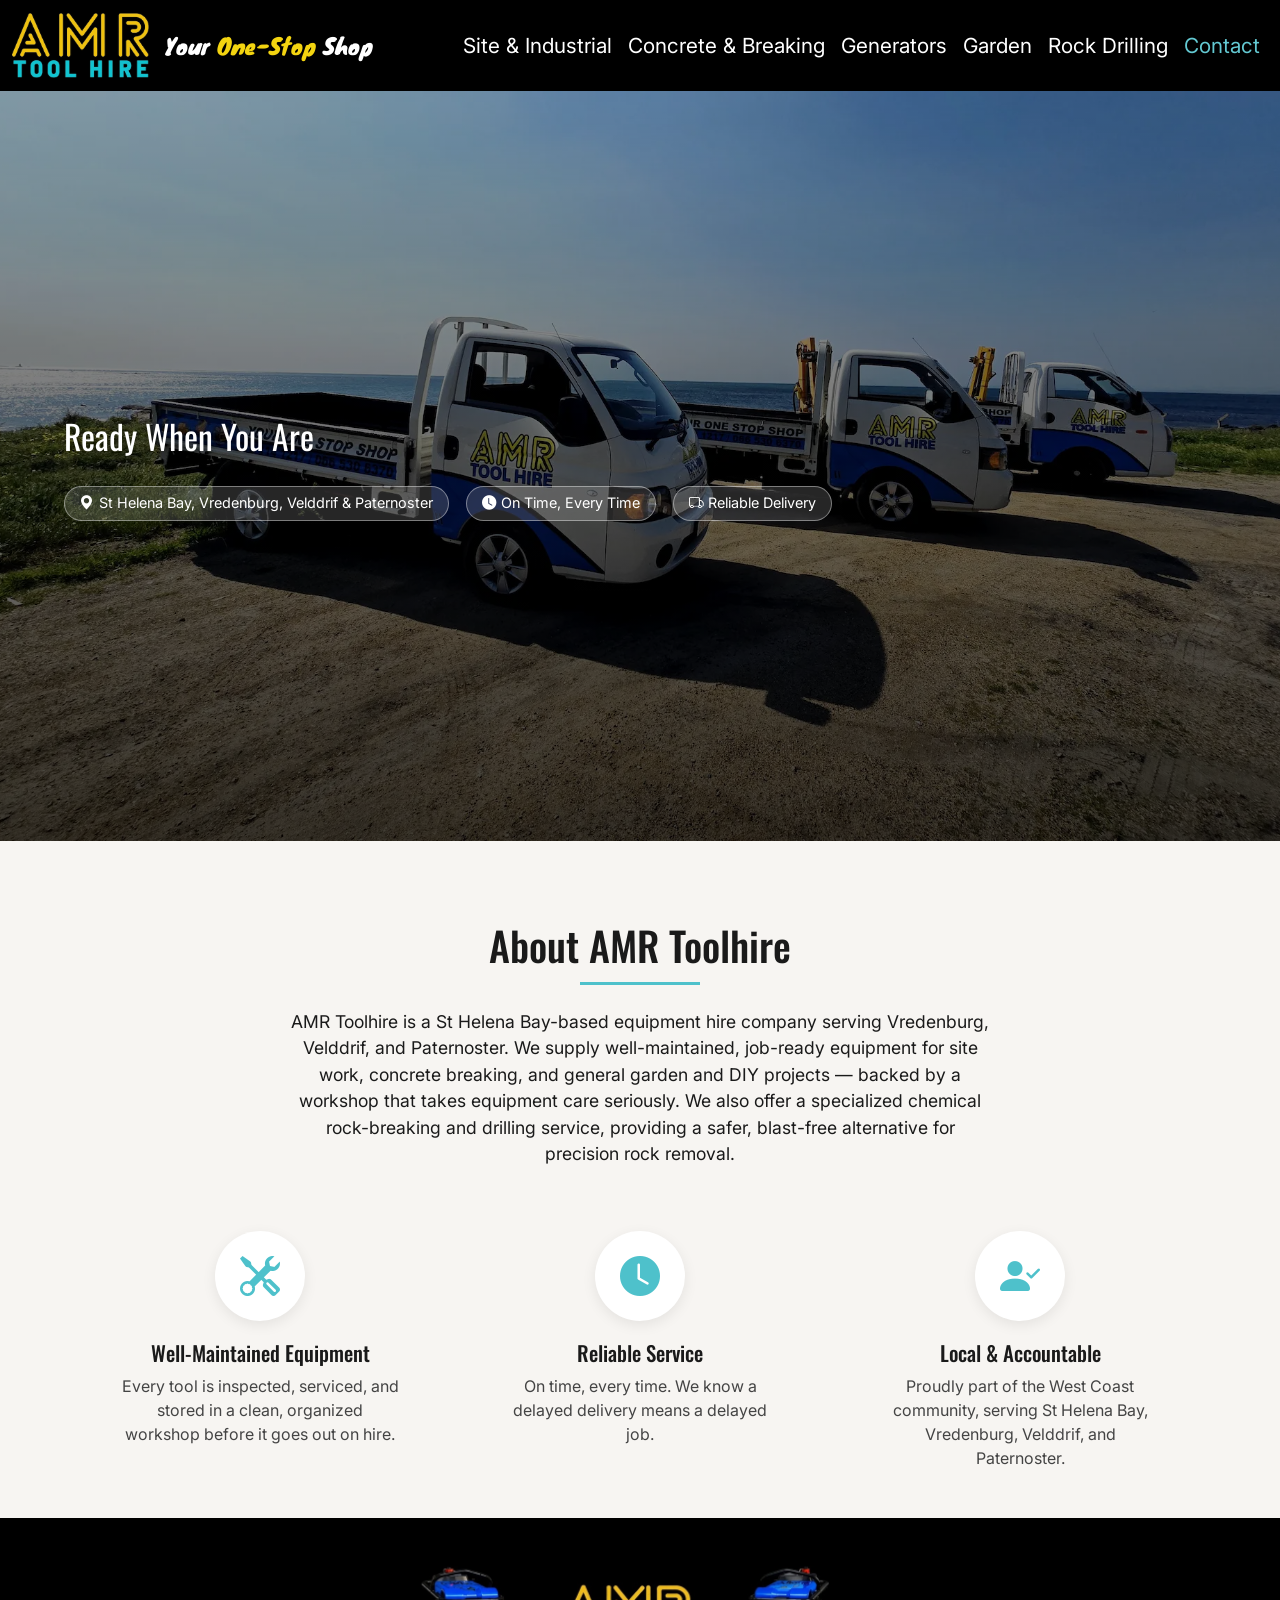
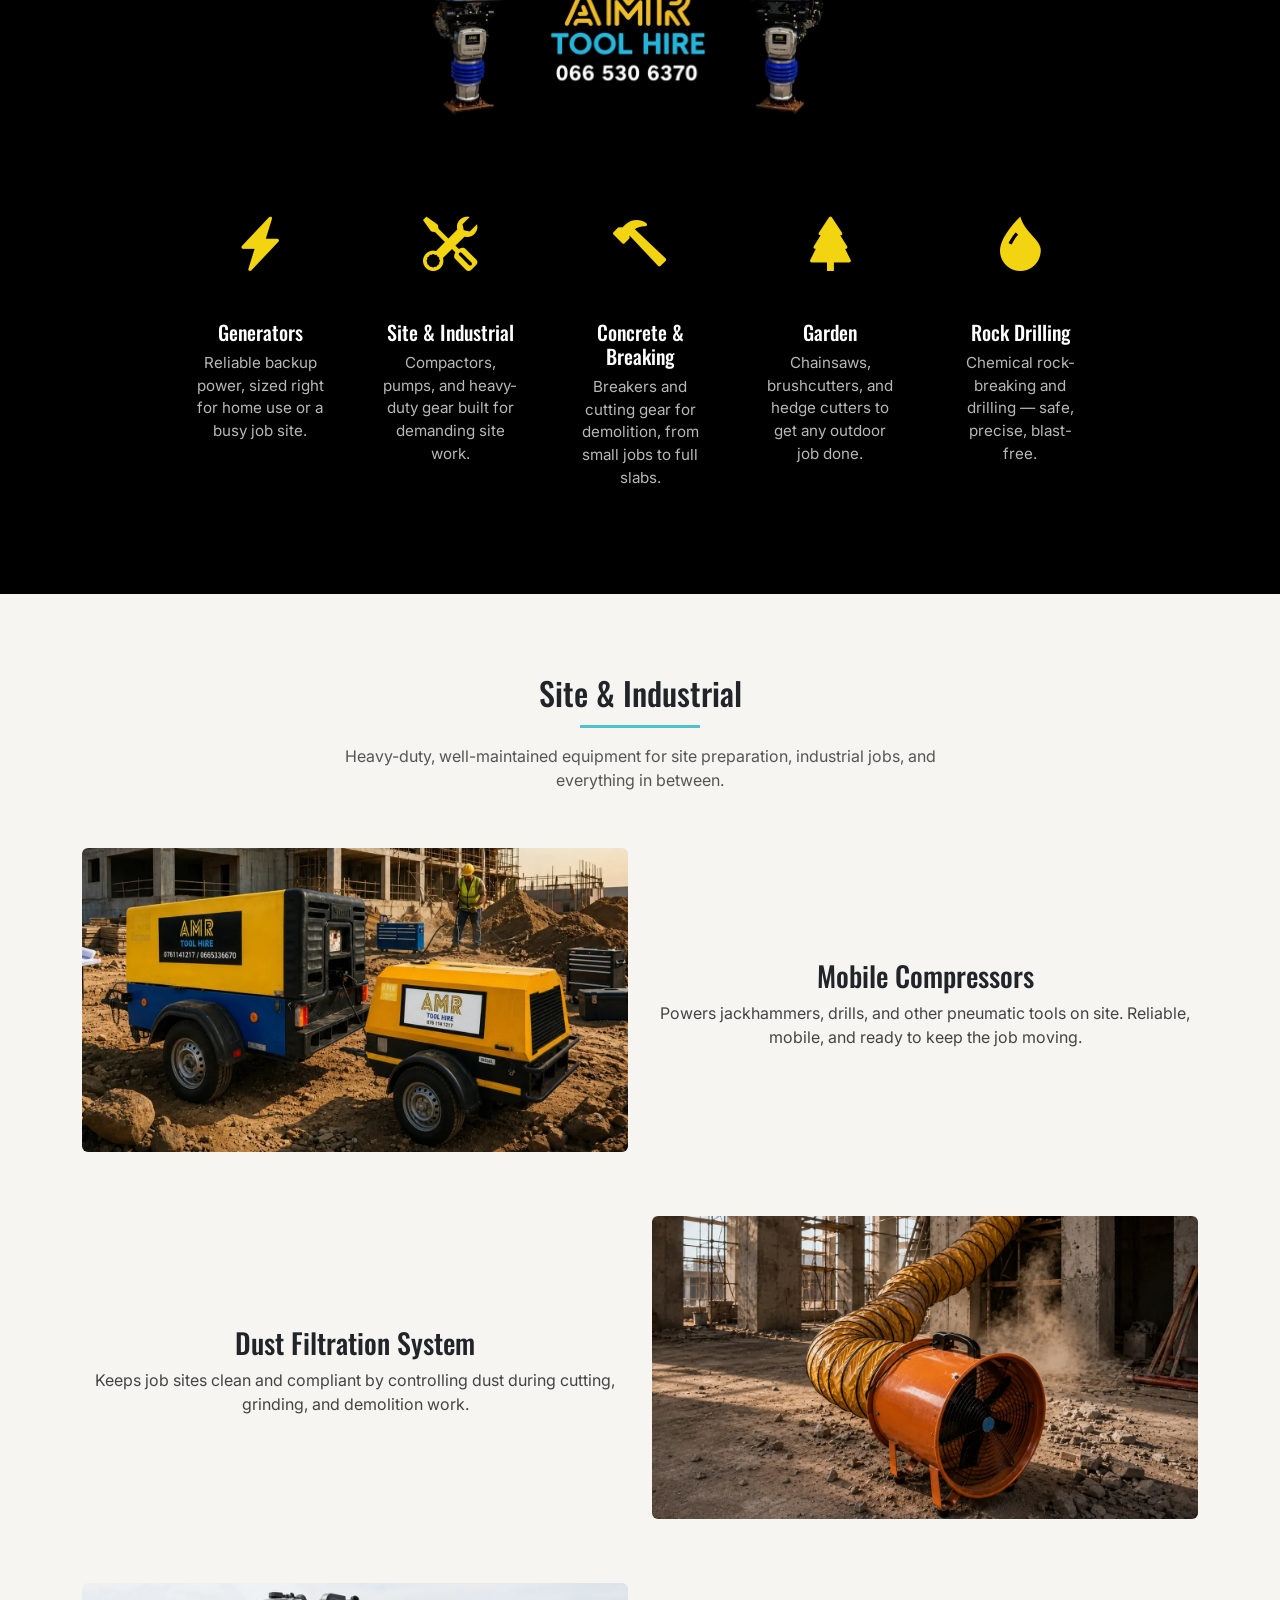
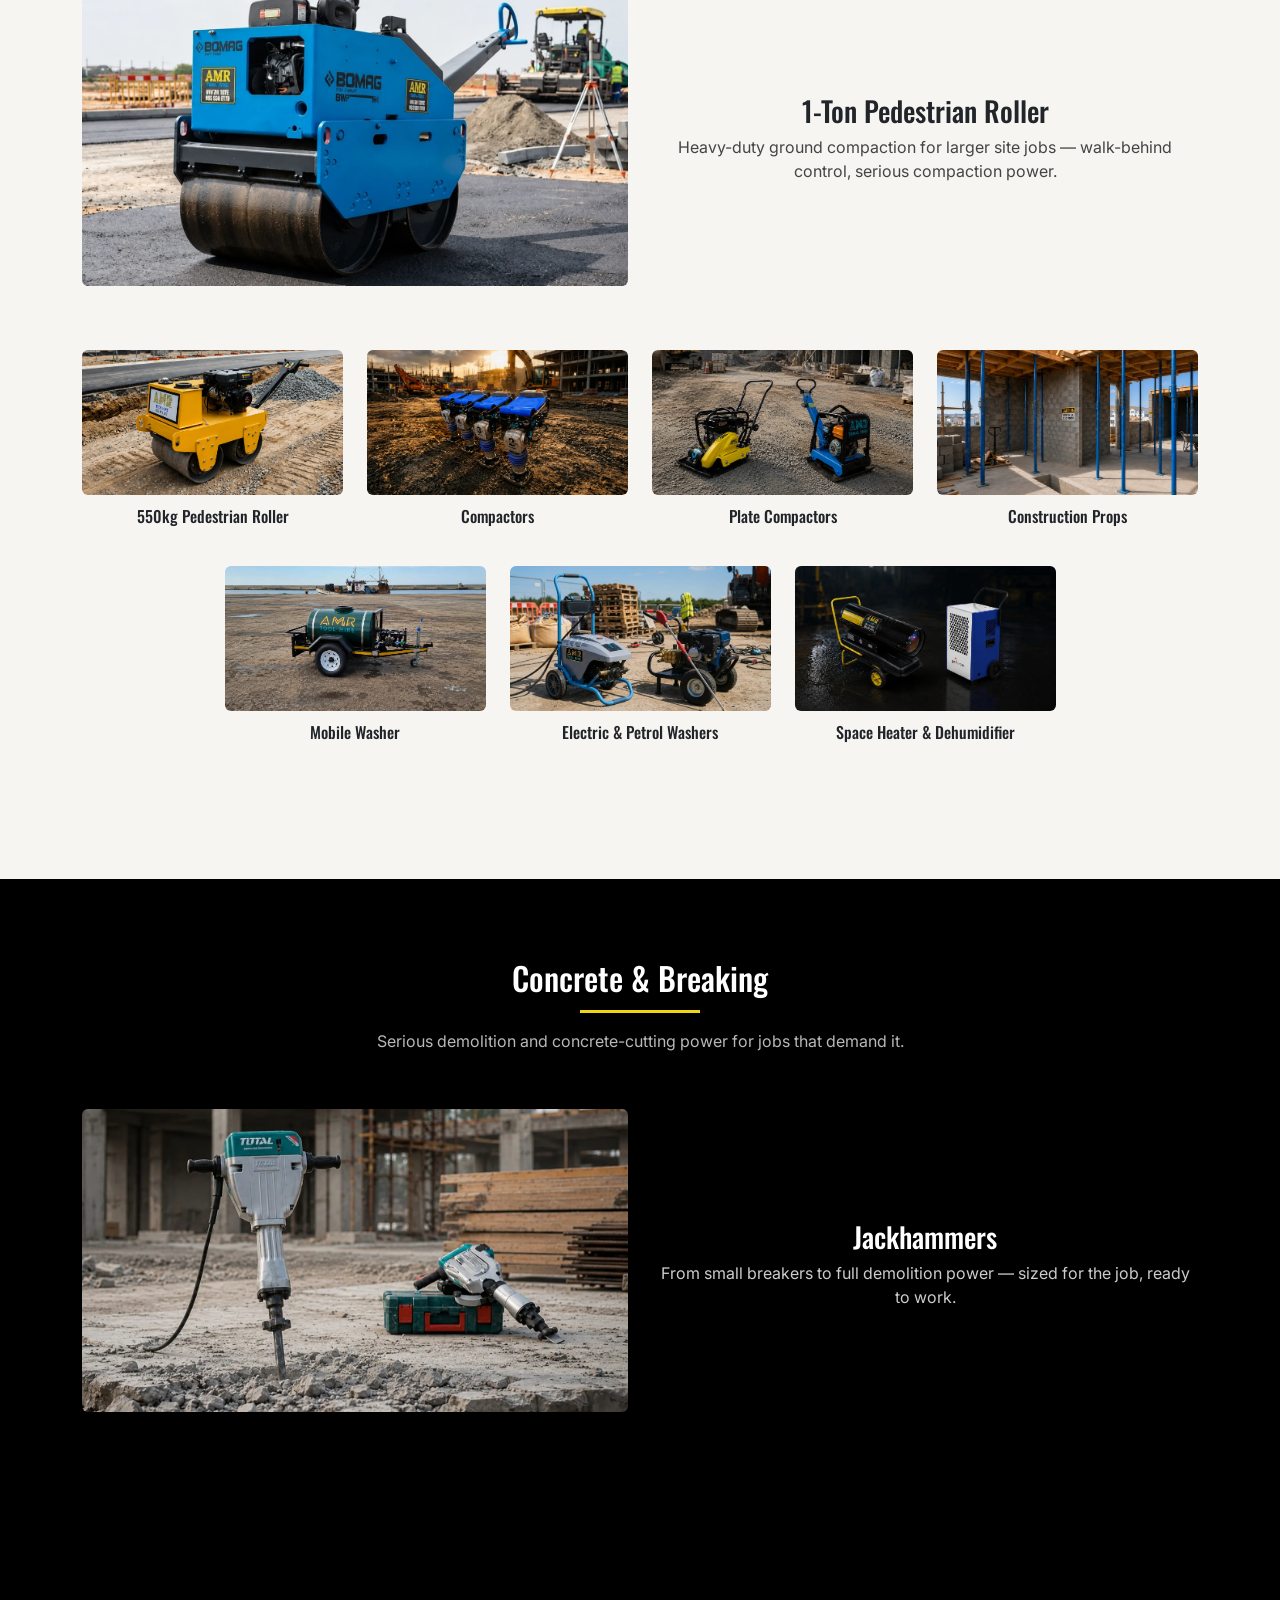
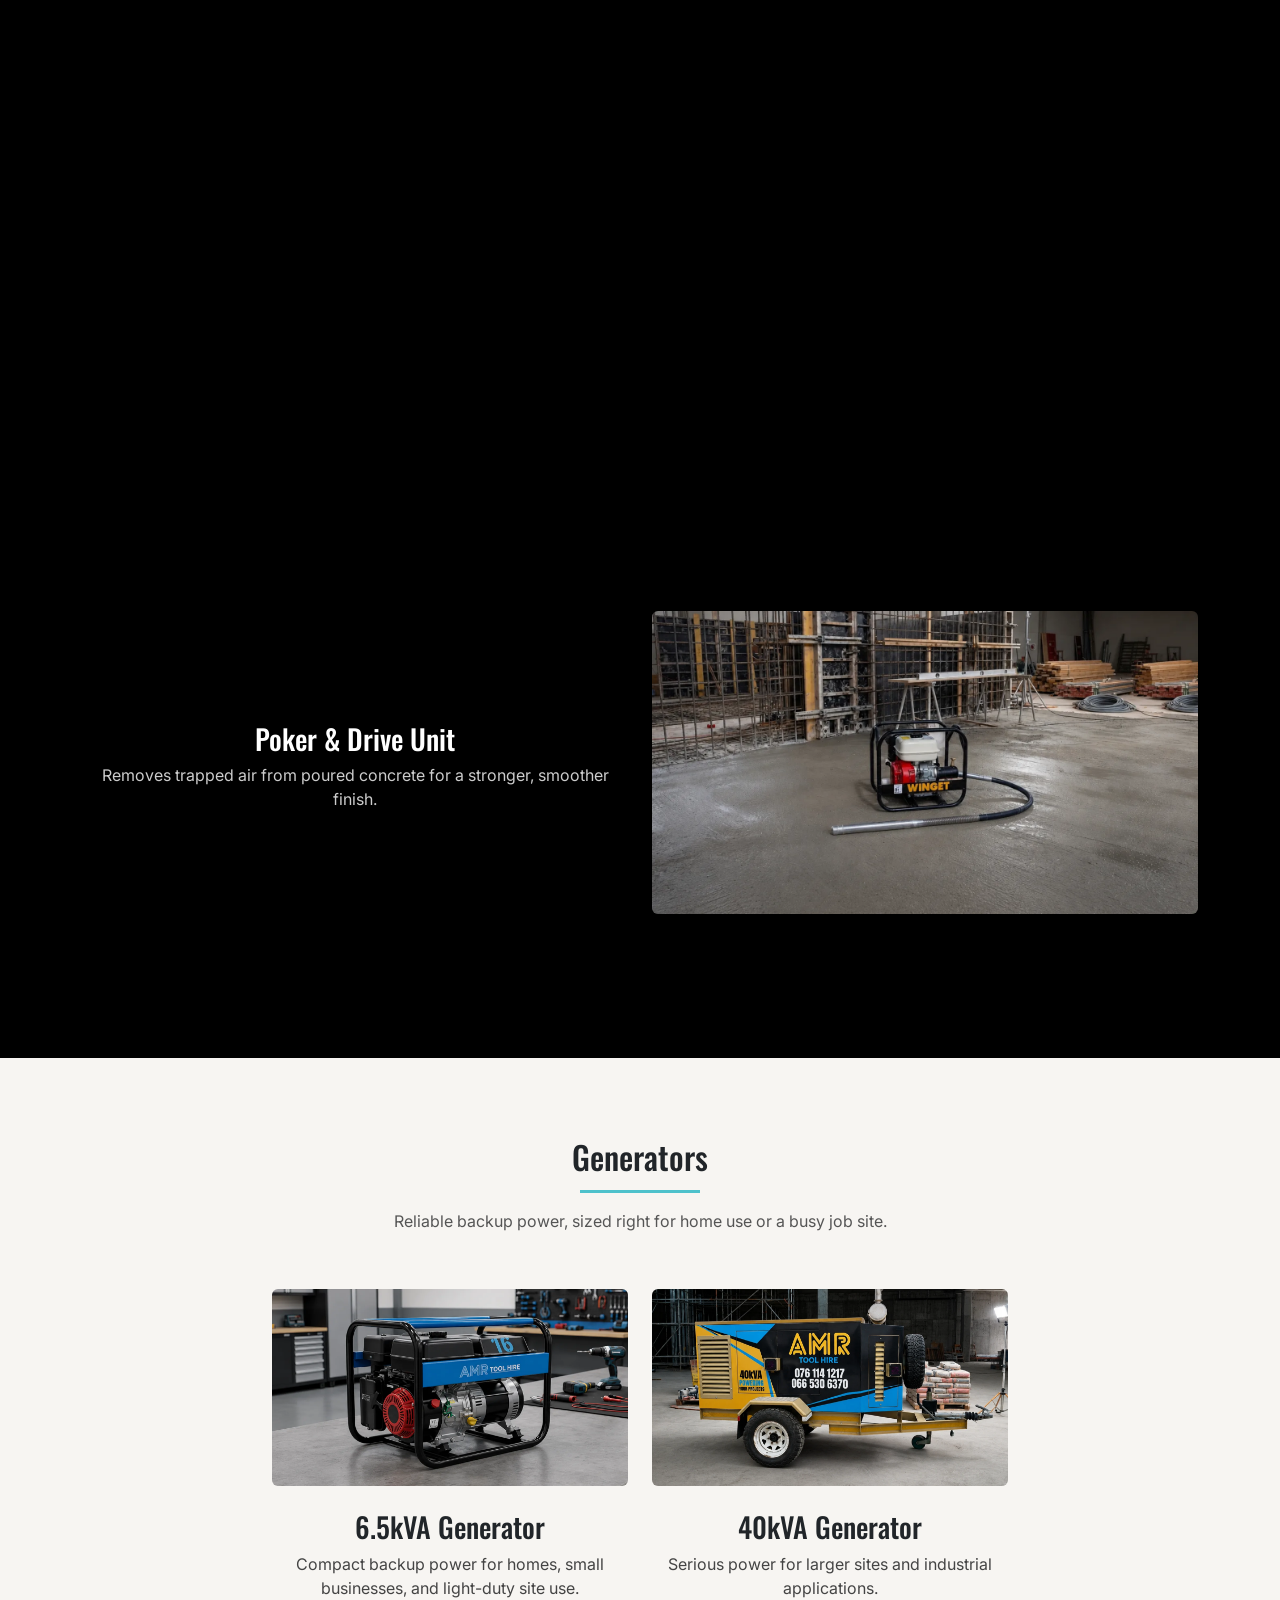
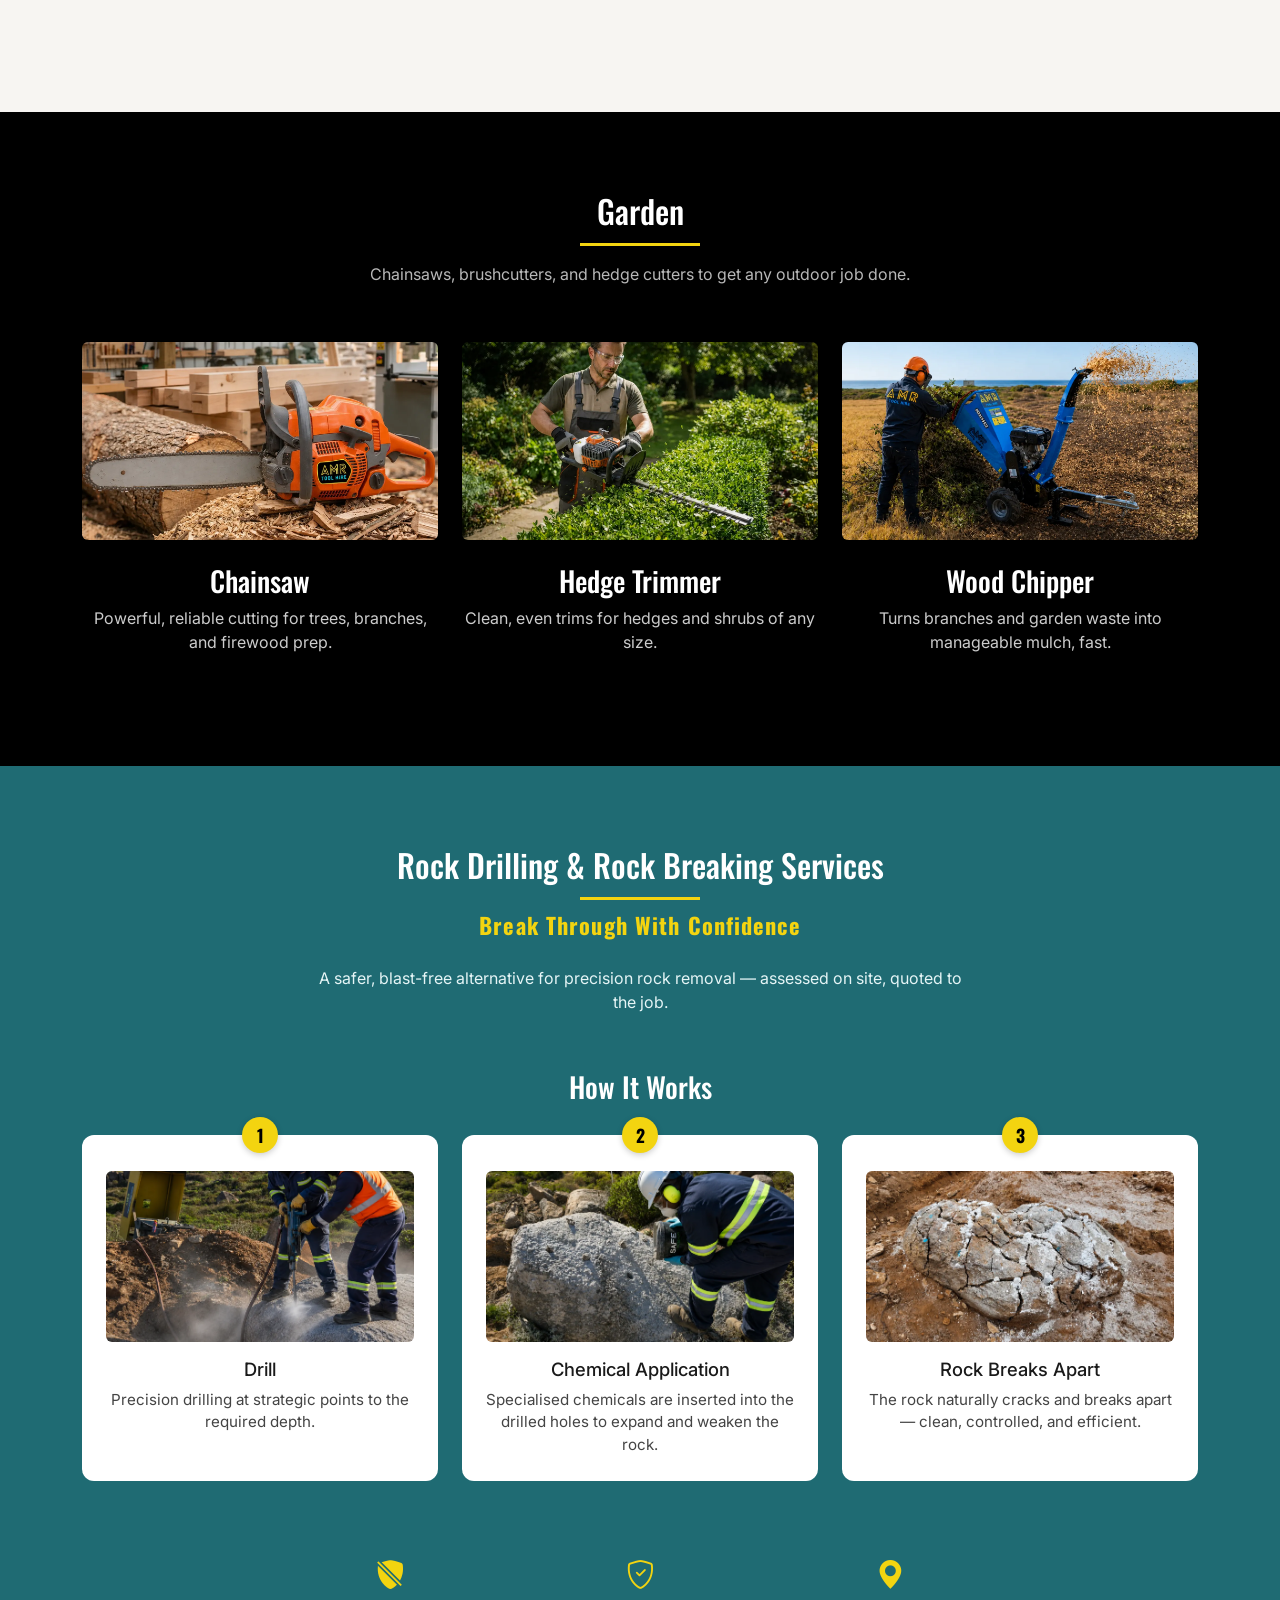
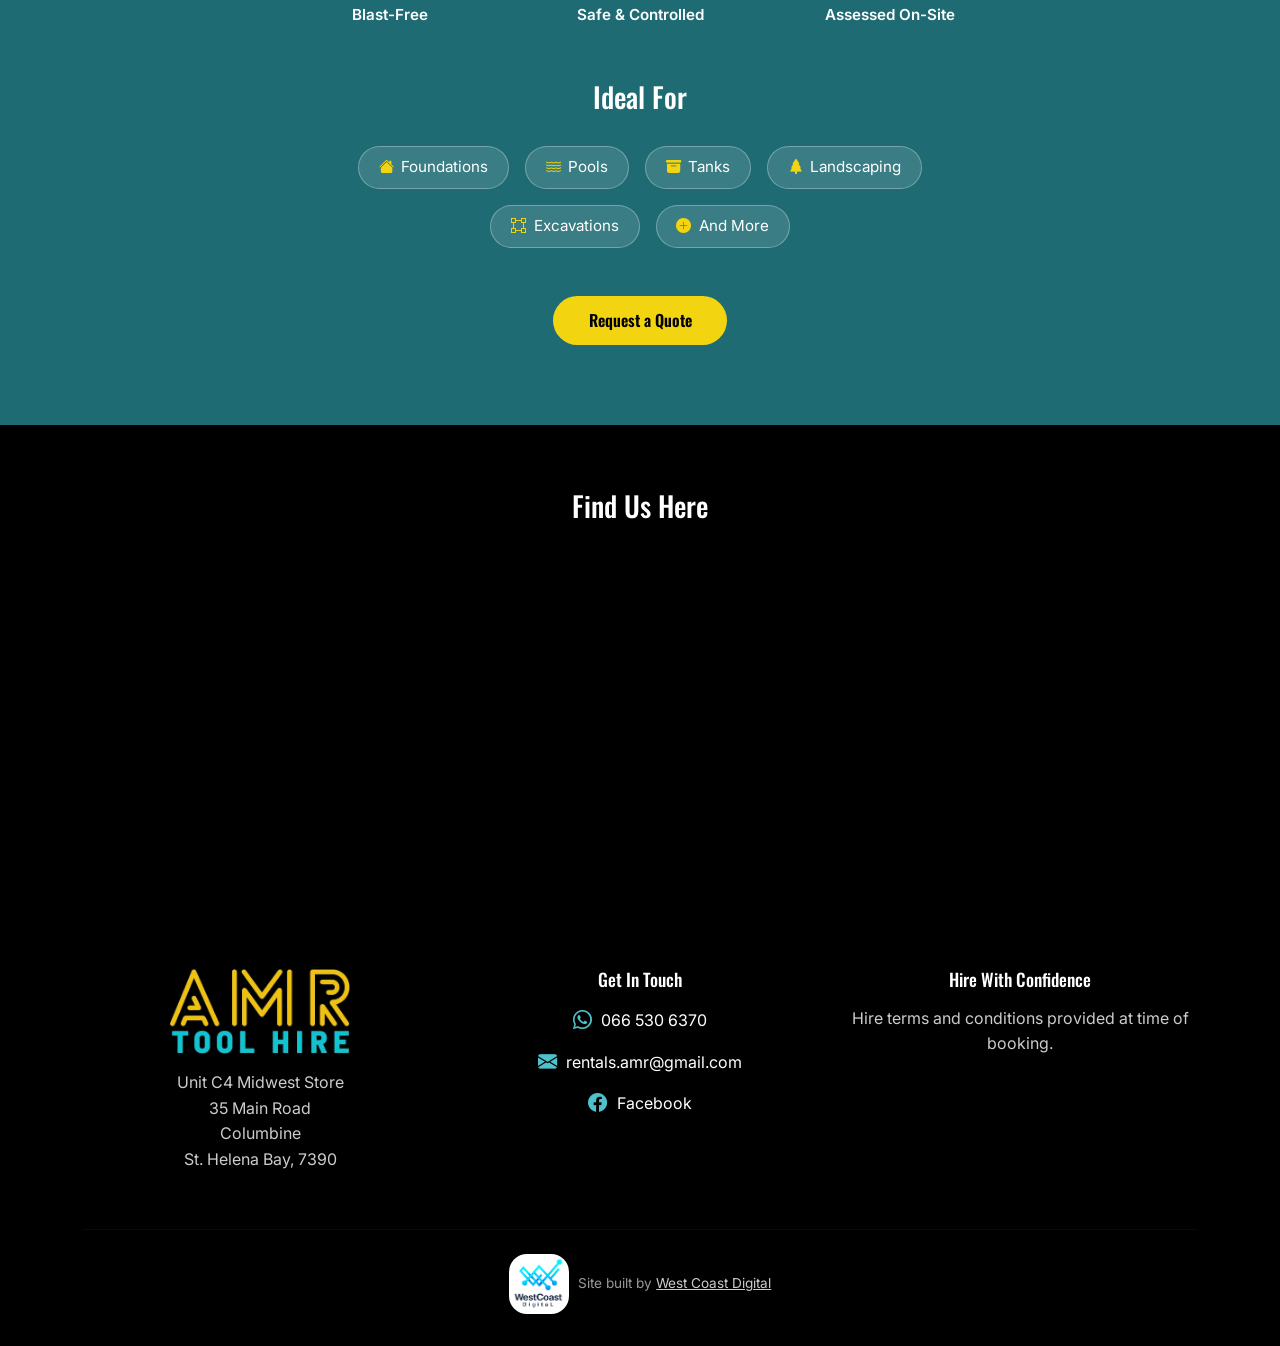
==== index.html @ 41ff265c "Initial commit - AMR Toolhire site" ====
<!DOCTYPE html>
<html lang="en">
<head>
    <meta charset="UTF-8">
    <meta name="viewport" content="width=device-width, initial-scale=1.0">
    <title>AMR Toolhire</title>

    <meta name="description" content="AMR Toolhire — tool and equipment hire in St Helena Bay, Vredenburg, Velddrif & Paternoster. Site equipment, concrete breaking, generators, garden tools, and chemical rock drilling.">

<meta property="og:title" content="AMR Toolhire — Tool & Equipment Hire, St Helena Bay">
<meta property="og:description" content="Well-maintained equipment for site work, concrete breaking, generators, garden tools, and rock drilling. Serving the West Coast.">
<meta property="og:type" content="website">
<!-- og:url and og:image to be added once the domain is live -->
 <!-- google analytics after domain is live -->

<link rel="icon" type="image/webp" href="images/favicon.webp">
<link rel="preconnect" href="https://fonts.googleapis.com">
<link rel="preconnect" href="https://fonts.gstatic.com" crossorigin>
<link href="https://fonts.googleapis.com/css2?family=Knewave&family=Oswald:wght@500;700&family=Inter:wght@400;500;600&display=swap" rel="stylesheet">
<link rel="stylesheet" href="https://cdn.jsdelivr.net/npm/bootstrap-icons@1.11.3/font/bootstrap-icons.min.css">


    <link href="https://cdn.jsdelivr.net/npm/bootstrap@5.3.8/dist/css/bootstrap.min.css" rel="stylesheet" integrity="sha384-sRIl4kxILFvY47J16cr9ZwB07vP4J8+LH7qKQnuqkuIAvNWLzeN8tE5YBujZqJLB" crossorigin="anonymous">
    <link rel="stylesheet" href="styles.css">
</head>
<body>
<header>

  <!-- Navbar -->

  <nav class="navbar navbar-expand-xl" id="mainNav">
  <div class="container-fluid">
    <a class="navbar-brand" href="#about"><img src="images/logo.webp" alt="AMR Toolhire Logo" id="logo" width="240" height="65"></a>

   <span class="navbar-slogan d-none d-xl-block">Your <span class="slogan-accent">One-Stop</span> Shop</span>

    <button class="navbar-toggler" id="navbarToggler" type="button" data-bs-toggle="offcanvas" data-bs-target="#navOffcanvas" aria-controls="navOffcanvas" aria-label="Toggle navigation">
  <span class="navbar-toggler-icon"></span>
</button>

    <div class="offcanvas offcanvas-end offcanvas-xl" tabindex="-1" id="navOffcanvas" aria-labelledby="navOffcanvasLabel">
    <div class="offcanvas-header">
    <div class="offcanvas-title" id="navOffcanvasLabel">Menu</div>
        <button class="btn-close" id="togglerClose" data-bs-dismiss="offcanvas" aria-label="Close"></button>
      </div>
      <div class="offcanvas-body">
        <ul class="navbar-nav justify-content-end flex-grow-1">
          <li class="nav-item" ><a class="nav-link" href="#site-industrial">Site & Industrial</a></li>
          <li class="nav-item" ><a class="nav-link" href="#breaking-concrete">Concrete & Breaking</a></li>
          <li class="nav-item" ><a class="nav-link" href="#generators">Generators</a></li>
          <li class="nav-item" ><a class="nav-link" href="#garden">Garden</a></li>
          <li class="nav-item" ><a class="nav-link" href="#rock-drilling">Rock Drilling</a></li>
          <li class="nav-item" ><a class="nav-link nav-link-contact" href="#contact">Contact</a></li>
        </ul>

        <p class="navbar-slogan-mobile d-xl-none text-center">Your <span class="slogan-accent-mobile">One-Stop</span> Shop</p>
      </div>
    </div>
  </div>
</nav>
</header>

<main>
  <div id="heroCarousel" class="carousel slide carousel-fade" data-bs-ride="carousel"  data-bs-interval="5000"data-bs-pause="false">

    <div class="carousel-inner">

      <!-- Slide 1: Fleet -->
      <div class="carousel-item active">
        <img src="images/fleet.webp" class="d-block w-100" alt="AMR Toolhire equipment fleet ready for delivery in St Helena Bay">
        <div class="hero-content">
          <p class="hero-content-h1">Ready When You Are</p>
          <div class="hero-badges">
            <span class="badge-item" style="animation-delay: 0.3s;"><i class="bi bi-geo-alt-fill " aria-hidden="true"></i> St Helena Bay, Vredenburg, Velddrif & Paternoster</span>
            <span class="badge-item" style="animation-delay: 0.5s;"><i class="bi bi-clock-fill" aria-hidden="true"></i> On Time, Every Time</span>
            <span class="badge-item" style="animation-delay: 0.7s;"><i class="bi bi-truck" aria-hidden="true"></i> Reliable Delivery</span>
          </div>
        </div>
      </div>

      <!-- Slide 2: Rock Drilling -->
      <div class="carousel-item">
        <img src="images/rockDrilling.webp" class="d-block w-100" alt="Rock drilling service using liquid rock-breaking formula, no blasting required">
        <div class="hero-content">
          <p class="hero-content-h1">Precision Rock Drilling and Breaking</p>
          <div class="hero-badges">
            <span class="badge-item" style="animation-delay: 0.3s;"><i class="bi bi-droplet-fill" aria-hidden="true"></i> Chemical Solutions</span>
            <span class="badge-item" style="animation-delay: 0.5s;"><i class="bi bi-shield-check" aria-hidden="true"></i> Safe for People & Environment</span>
            <span class="badge-item" style="animation-delay: 0.7s;"><i class="bi bi-lightning-fill" aria-hidden="true"></i> Smarter, Faster</span>
          </div>
          <a href="#rock-drilling" class="btn btn-hero-cta" style="animation-delay: 0.9s;">Learn More</a>
        </div>
      </div>

      <!-- Slide 3: Equipment -->
      <div class="carousel-item">
        <img src="images/equipment.webp" class="d-block w-100" alt="Mobile compressors on site, heavy duty equipment for hire">
        <div class="hero-content">
          <p class="hero-content-h1">Heavy Duty. Job Ready.</p>
          <div class="hero-badges">
            <span class="badge-item" style="animation-delay: 0.3s;"><i class="bi bi-gear-fill" aria-hidden="true"></i> Maintained Equipment</span>
            <span class="badge-item" style="animation-delay: 0.5s;"><i class="bi bi-shield-check" aria-hidden="true"></i> Reliable</span>
            <span class="badge-item" style="animation-delay: 0.7s;"><i class="bi bi-award-fill" aria-hidden="true"></i> Professional Grade</span>
          </div>
        </div>
      </div>

    </div>
  </div>

  <!-- about section -->

  <section id="about" class="about-section" aria-labelledby="about-heading">
  <div class="container">
    <h1 id="about-heading">About AMR Toolhire</h1>
    <p class="about-intro">
     AMR Toolhire is a St Helena Bay-based equipment hire company serving
     Vredenburg, Velddrif, and Paternoster. We supply well-maintained, job-ready
     equipment for site work, concrete breaking, and general garden and DIY
     projects — backed by a workshop that takes equipment care seriously. We also
     offer a specialized chemical rock-breaking and drilling service, providing a
     safer, blast-free alternative for precision rock removal.
    </p>

    <ul class="row about-pillars list-unstyled">
      <li class="col-md-4 about-pillar fade-in-item" style="transition-delay: 0s">
        <i class="bi bi-tools" aria-hidden="true"></i>
        <h2>Well-Maintained Equipment</h2>
        <p>Every tool is inspected, serviced, and stored in a clean, organized workshop before it goes out on hire.</p>
      </li>
      <li class="col-md-4 about-pillar fade-in-item" style="transition-delay: 0.1s">
        <i class="bi bi-clock-fill" aria-hidden="true"></i>
        <h2>Reliable Service</h2>
        <p>On time, every time. We know a delayed delivery means a delayed job.</p>
      </li>
      <li class="col-md-4 about-pillar fade-in-item" style="transition-delay: 0.2s">
        <i class="bi bi-person-check-fill" aria-hidden="true"></i>
        <h2>Local & Accountable</h2>
        <p>Proudly part of the West Coast community, serving St Helena Bay, Vredenburg, Velddrif, and Paternoster.</p>
      </li>
    </ul>
  </div>

  <div class="brand-divider">
  <img src="images/logoAndCompactors.webp" 
       class="divider-img img-fluid" 
       width="2576" 
       height="400" 
       alt="AMR Toolhire logo with compactor equipment and contact number on either side, St Helena Bay tool hire">
</div>

  <!-- equipment teaser -->

  <!-- inside existing <section id="about" class="about-section" aria-labelledby="about-heading"> -->

<div class="equipment-teaser-wrap">
  <div class="container">
    <div class="row equipment-teaser">
       <div class="col-6 col-md-4 col-lg-2 equipment-card">
        <a href="#generators">
          <i class="bi bi-lightning-charge-fill" aria-hidden="true"></i>
          <h3>Generators</h3>
          <p>Reliable backup power, sized right for home use or a busy job site.</p>
        </a>
      </div>
      <div class="col-6 col-md-4 col-lg-2 equipment-card">
        <a href="#site-industrial">
          <i class="bi bi-tools" aria-hidden="true"></i>
          <h3>Site &amp; Industrial</h3>
          <p>Compactors, pumps, and heavy-duty gear built for demanding site work.</p>
        </a>
      </div>
      <div class="col-6 col-md-4 col-lg-2 equipment-card">
        <a href="#breaking-concrete">
          <i class="bi bi-hammer" aria-hidden="true"></i>
          <h3>Concrete &amp; Breaking</h3>
          <p>Breakers and cutting gear for demolition, from small jobs to full slabs.</p>
        </a>
      </div>
      <div class="col-6 col-md-4 col-lg-2 equipment-card">
        <a href="#garden">
          <i class="bi bi-tree-fill" aria-hidden="true"></i>
          <h3>Garden</h3>
          <p>Chainsaws, brushcutters, and hedge cutters to get any outdoor job done.</p>
        </a>
      </div>
      <div class="col-6 col-md-4 col-lg-2 equipment-card">
        <a href="#rock-drilling">
          <i class="bi bi-droplet-fill" aria-hidden="true"></i>
          <h3>Rock Drilling</h3>
          <p>Chemical rock-breaking and drilling — safe, precise, blast-free.</p>
        </a>
      </div>
    </div>
  </div>
</div>
</section>

<!-- site & industrial section -->

<section id="site-industrial" aria-labelledby="site-industrial-heading" class="site-industrial-section">
  <div class="container">
    <h2 id="site-industrial-heading">Site &amp; Industrial</h2>
    <p class="section-intro text-center mx-auto">Heavy-duty, well-maintained equipment for site preparation, industrial jobs, and everything in between.</p>

    <!-- Featured item 1 -->
    <div class="row align-items-center equipment-row fade-in-item">
      <div class="col-md-6">
        <img src="images/mobileCompressors.webp" alt="Mobile compressor unit, powers pneumatic tools on site" width="1350" height="750" class="img-fluid rounded" loading="lazy">
      </div>
      <div class="col-md-6 text-center">
        <h3>Mobile Compressors</h3>
        <p>Powers jackhammers, drills, and other pneumatic tools on site. Reliable, mobile, and ready to keep the job moving.</p>
      </div>
    </div>

    <!-- Featured item 2, reversed -->
    <div class="row align-items-center equipment-row flex-md-row-reverse fade-in-item">
      <div class="col-md-6">
        <img src="images/dustFiltrationSystem.webp" alt="Industrial dust filtration unit with extraction hose" width="1350" height="750" class="img-fluid rounded" loading="lazy">
      </div>
      <div class="col-md-6 text-center">
        <h3>Dust Filtration System</h3>
        <p>Keeps job sites clean and compliant by controlling dust during cutting, grinding, and demolition work.</p>
      </div>
    </div>

    <!-- Featured item 3 -->
    <div class="row align-items-center equipment-row fade-in-item">
      <div class="col-md-6">
        <img src="images/1tonPedestrianRoller.webp" alt="Walk-behind roller used for ground compaction on larger sites" width="1350" height="750" class="img-fluid rounded" loading="lazy">
      </div>
      <div class="col-md-6 text-center">
        <h3>1-Ton Pedestrian Roller</h3>
        <p>Heavy-duty ground compaction for larger site jobs — walk-behind control, serious compaction power.</p>
      </div>
    </div>

    <!-- Remaining equipment grid -->
    <ul class="row equipment-grid list-unstyled justify-content-center">
      <li class="col-6 col-md-4 col-lg-3 equipment-grid-item text-center fade-in-item" style="transition-delay: 0s">
        <img src="images/550kgPedestrianRoller.webp" alt="Smaller 550kg pedestrian roller, compact site compaction" width="1350" height="750" class="img-fluid rounded" loading="lazy">
        <h3>550kg Pedestrian Roller</h3>
      </li>
      <li class="col-6 col-md-4 col-lg-3 equipment-grid-item text-center fade-in-item" style="transition-delay: 0.06s">
        <img src="images/compactors.webp" alt="Range of compactors ready for hire" width="1350" height="750" class="img-fluid rounded" loading="lazy">
        <h3>Compactors</h3>
      </li>
      <li class="col-6 col-md-4 col-lg-3 equipment-grid-item text-center fade-in-item" style="transition-delay: 0.12s">
        <img src="images/plateCompactors.webp" alt="Plate compactor with vibrating base plate" width="1350" height="750" class="img-fluid rounded" loading="lazy">
        <h3>Plate Compactors</h3>
      </li>
      <li class="col-6 col-md-4 col-lg-3 equipment-grid-item text-center fade-in-item" style="transition-delay: 0.18s">
        <img src="images/constructionProps.webp" alt="Adjustable steel construction props stacked for hire" width="1350" height="750" class="img-fluid rounded" loading="lazy">
        <h3>Construction Props</h3>
      </li>
      <li class="col-6 col-md-4 col-lg-3 equipment-grid-item text-center fade-in-item" style="transition-delay: 0.24s">
        <img src="images/mobileWasher.webp" alt="Mobile high-pressure washer unit on wheels" width="1350" height="750" class="img-fluid rounded" loading="lazy">
        <h3>Mobile Washer</h3>
      </li>
      <li class="col-6 col-md-4 col-lg-3 equipment-grid-item text-center fade-in-item" style="transition-delay: 0.3s">
        <img src="images/electricAndPetrolWashers.webp" alt="Electric and petrol-powered pressure washers, side by side" width="1350" height="750" class="img-fluid rounded" loading="lazy">
        <h3>Electric &amp; Petrol Washers</h3>
      </li>
      <li class="col-6 col-md-4 col-lg-3 equipment-grid-item text-center fade-in-item" style="transition-delay: 0.36s">
        <img src="images/spaceHeaterDehumidifier.webp" alt="Combined space heater and dehumidifier unit" width="1350" height="750" class="img-fluid rounded" loading="lazy">
        <h3>Space Heater &amp; Dehumidifier</h3>
      </li>
    </ul>
  </div>
</section>

<!-- Concrete & Breaking Section -->

<section id="breaking-concrete" aria-labelledby="breaking-concrete-heading" class="breaking-concrete-section">
  <div class="container text-center">
    <h2 id="breaking-concrete-heading">Concrete &amp; Breaking</h2>
    <p class="section-intro text-center mx-auto">Serious demolition and concrete-cutting power for jobs that demand it.</p>

    <div class="row align-items-center equipment-row fade-in-item">
      <div class="col-md-6">
        <img src="images/jackhammers.webp" alt="Heavy-duty jackhammer for concrete and rock demolition" width="1350" height="750" class="img-fluid rounded" loading="lazy">
      </div>
      <div class="col-md-6 text-center">
        <h3>Jackhammers</h3>
        <p>From small breakers to full demolition power — sized for the job, ready to work.</p>
      </div>
    </div>

    <div class="row align-items-center equipment-row flex-md-row-reverse fade-in-item">
      <div class="col-md-6">
        <img src="images/concreteCutter.webp" alt="Petrol-powered floor saw for cutting concrete slabs" width="1350" height="750" class="img-fluid rounded" loading="lazy">
      </div>
      <div class="col-md-6">
        <h3>Concrete Cutter</h3>
        <p>Clean, precise cuts through concrete floors and slabs.</p>
      </div>
    </div>

    <div class="row align-items-center equipment-row fade-in-item">
      <div class="col-md-6">
        <img src="images/cementMixer.webp" alt="400 litre cement mixer for hire" width="1350" height="750" class="img-fluid rounded" loading="lazy">
      </div>
      <div class="col-md-6">
        <h3>Cement Mixer</h3>
        <p>Reliable mixing for concrete work of any size, from patch jobs to full pours.</p>
      </div>
    </div>

    <div class="row align-items-center equipment-row flex-md-row-reverse fade-in-item">
      <div class="col-md-6">
        <img src="images/pokerAndDriveUnit.webp" alt="Vibrating poker and petrol drive unit for concrete work" width="1350" height="750" class="img-fluid rounded" loading="lazy">
      </div>
      <div class="col-md-6">
        <h3>Poker &amp; Drive Unit</h3>
        <p>Removes trapped air from poured concrete for a stronger, smoother finish.</p>
      </div>
    </div>
  </div>
</section>

<!-- Generators Section -->

<section id="generators" aria-labelledby="generators-heading" class="generators-section">
  <div class="container text-center">
    <h2 id="generators-heading">Generators</h2>
    <p class="section-intro text-center mx-auto">Reliable backup power, sized right for home use or a busy job site.</p>

    <ul class="row justify-content-center g-4 list-unstyled generator-grid">
      <li class="col-md-5 col-lg-4 generator-card fade-in-item" style="transition-delay: 0s">
        <img src="images/generator6_5kva.webp" alt="6.5kVA generator with AVR for home and small business backup power" width="1350" height="750" class="img-fluid rounded" loading="lazy">
        <h3>6.5kVA Generator</h3>
        <p>Compact backup power for homes, small businesses, and light-duty site use.</p>
      </li>
      <li class="col-md-5 col-lg-4 generator-card fade-in-item" style="transition-delay: 0.1s">
        <img src="images/40kvaGenerator.webp" alt="40kVA generator for industrial and large site power needs" width="1350" height="750" class="img-fluid rounded" loading="lazy">
        <h3>40kVA Generator</h3>
        <p>Serious power for larger sites and industrial applications.</p>
      </li>
      <!-- Add additional <li> here if a third generator size is confirmed -->
    </ul>
  </div>
</section>

<!-- Garden Section -->

<section id="garden" aria-labelledby="garden-heading" class="garden-section">
  <div class="container text-center">
    <h2 id="garden-heading">Garden</h2>
    <p class="section-intro text-center mx-auto">Chainsaws, brushcutters, and hedge cutters to get any outdoor job done.</p>

    <ul class="row justify-content-center g-4 list-unstyled garden-grid">
      <li class="col-md-5 col-lg-4 garden-card fade-in-item" style="transition-delay: 0s">
        <img src="images/chainsaw.webp" alt="Petrol chainsaw for tree cutting and pruning" width="1350" height="750" class="img-fluid rounded" loading="lazy">
        <h3>Chainsaw</h3>
        <p>Powerful, reliable cutting for trees, branches, and firewood prep.</p>
      </li>
      <li class="col-md-5 col-lg-4 garden-card fade-in-item" style="transition-delay: 0.1s">
        <img src="images/petrolHedgeTrimmer.webp" alt="Petrol-powered hedge trimmer for garden maintenance" width="1350" height="750" class="img-fluid rounded" loading="lazy">
        <h3>Hedge Trimmer</h3>
        <p>Clean, even trims for hedges and shrubs of any size.</p>
      </li>
      <li class="col-md-5 col-lg-4 garden-card fade-in-item" style="transition-delay: 0.2s">
        <img src="images/woodchipper.webp" alt="Wood chipper for garden waste and branch disposal" width="1350" height="750" class="img-fluid rounded" loading="lazy">
        <h3>Wood Chipper</h3>
        <p>Turns branches and garden waste into manageable mulch, fast.</p>
      </li>
    </ul>
  </div>
</section>

<!-- Rock Drilling Section -->

<section id="rock-drilling" aria-labelledby="rock-drilling-heading" class="rock-drilling-section">
  <div class="container text-center">
    <h2 id="rock-drilling-heading">Rock Drilling &amp; Rock Breaking Services</h2>
    <p class="rock-drilling-tagline">Break Through With Confidence</p>
    <p class="section-intro mx-auto">A safer, blast-free alternative for precision rock removal — assessed on site, quoted to the job.</p>

    <!-- How It Works -->
    <h3 class="rock-drilling-subheading">How It Works</h3>
    <ol class="row rock-steps list-unstyled g-4">
      <li class="col-md-4 rock-step fade-in-item" style="transition-delay: 0s">
        <div class="rock-step-card">
          <span class="rock-step-number" aria-hidden="true">1</span>
          <img src="images/rockBreakingFirst.webp" alt="Drilling equipment boring precision holes into rock at a job site" width="1350" height="750" class="img-fluid rounded" loading="lazy">
          <h4>Drill</h4>
          <p>Precision drilling at strategic points to the required depth.</p>
        </div>
      </li>
      <li class="col-md-4 rock-step fade-in-item" style="transition-delay: 0.1s">
        <div class="rock-step-card">
          <span class="rock-step-number" aria-hidden="true">2</span>
          <img src="images/rockBreakingSecond.webp" alt="Specialised chemical solution being applied into drilled rock holes" width="1350" height="750" class="img-fluid rounded" loading="lazy">
          <h4>Chemical Application</h4>
          <p>Specialised chemicals are inserted into the drilled holes to expand and weaken the rock.</p>
        </div>
      </li>
      <li class="col-md-4 rock-step fade-in-item" style="transition-delay: 0.2s">
        <div class="rock-step-card">
          <span class="rock-step-number" aria-hidden="true">3</span>
          <img src="images/rockBreakingFinal.webp" alt="Rock cracked and broken apart cleanly after chemical treatment" width="1350" height="750" class="img-fluid rounded" loading="lazy">
          <h4>Rock Breaks Apart</h4>
          <p>The rock naturally cracks and breaks apart — clean, controlled, and efficient.</p>
        </div>
      </li>
    </ol>

    <!-- Trust badges -->
    <div class="row justify-content-center rock-trust-badges g-4">
      <div class="col-6 col-md-4 rock-trust-badge fade-in-item" style="transition-delay: 0s">
        <i class="bi bi-shield-slash-fill" aria-hidden="true"></i>
        <h4>Blast-Free</h4>
      </div>
      <div class="col-6 col-md-4 rock-trust-badge fade-in-item" style="transition-delay: 0.1s">
        <i class="bi bi-shield-check" aria-hidden="true"></i>
        <h4>Safe &amp; Controlled</h4>
      </div>
      <div class="col-6 col-md-4 rock-trust-badge fade-in-item" style="transition-delay: 0.2s">
        <i class="bi bi-geo-alt-fill" aria-hidden="true"></i>
        <h4>Assessed On-Site</h4>
      </div>
    </div>

    <!-- Ideal For -->
    <h3 class="rock-drilling-subheading">Ideal For</h3>
    <ul class="rock-ideal-for list-unstyled">
      <li><i class="bi bi-house-fill" aria-hidden="true"></i> Foundations</li>
      <li><i class="bi bi-water" aria-hidden="true"></i> Pools</li>
      <li><i class="bi bi-archive-fill" aria-hidden="true"></i> Tanks</li>
      <li><i class="bi bi-tree-fill" aria-hidden="true"></i> Landscaping</li>
      <li><i class="bi bi-bounding-box" aria-hidden="true"></i> Excavations</li>
      <li><i class="bi bi-plus-circle-fill" aria-hidden="true"></i> And More</li>
    </ul>

    <a href="#contact" class="btn btn-rock-cta">Request a Quote</a>
  </div>
</section>
  </main>

  <!-- Contact section -->

<footer id="contact" aria-labelledby="contact-heading" class="site-footer text-center">
  <div class="container">
    <h2 id="contact-heading" class="visually-hidden">Contact AMR Toolhire</h2>

    <h3 class="footer-map-heading">Find Us Here</h3>
    <div class="footer-map mx-auto">
  <iframe 
    src="https://www.google.com/maps/embed?pb=!1m18!1m12!1m3!1d3356.192181087212!2d17.993968441248853!3d-32.73408727379118!2m3!1f0!2f0!3f0!3m2!1i1024!2i768!4f13.1!3m3!1m2!1s0x1c349d67d452a183%3A0x2dd70be61ceaaf2c!2sAMR%20Tool%20Hire!5e0!3m2!1sen!2sza!4v1785752084169!5m2!1sen!2sza"
    width="100%"
    height="350"
    style="border:0;"
    allowfullscreen=""
    loading="lazy"
    referrerpolicy="strict-origin-when-cross-origin"
    title="Map showing AMR Toolhire location, Columbine, St Helena Bay">
  </iframe>
    </div>

    <div class="row footer-main gy-4 justify-content-center mt-5">
      <div class="col-md-4 footer-col">
        <img src="images/logo.webp" alt="AMR Toolhire logo" width="180" height="80" class="footer-logo" loading="lazy">
        <p>Unit C4 Midwest Store<br>
           35 Main Road<br>
           Columbine<br>
           St. Helena Bay, 7390</p>
      </div>

      <div class="col-md-4 footer-col">
        <h3>Get In Touch</h3>
        <ul class="list-unstyled footer-contact-list justify-content-center d-flex flex-column align-items-center">
          <li>
            <a href="https://wa.me/27665306370" target="_blank" rel="noopener">
              <i class="bi bi-whatsapp" aria-hidden="true"></i> 066 530 6370
            </a>
          </li>
          <li>
            <a href="mailto:rentals.amr@gmail.com">
              <i class="bi bi-envelope-fill" aria-hidden="true"></i> rentals.amr@gmail.com
            </a>
          </li>
          <li>
            <a href="https://www.facebook.com/share/1FJhqPPeZ9/?mibextid=wwXIfr" target="_blank" rel="noopener">
              <i class="bi bi-facebook" aria-hidden="true"></i> Facebook
            </a>
          </li>
        </ul>
      </div>

      <div class="col-md-4 footer-col">
        <h3>Hire With Confidence</h3>
        <p>Hire terms and conditions provided at time of booking.</p>
      </div>
    </div>

    <hr class="footer-divider">

    <div class="dev-credit d-flex align-items-center justify-content-center">
      <img src="images/westCoastDigitalLogo.webp" alt="West Coast Digital logo" width="60" height="60" loading="lazy">
      <p class="mb-0">Site built by <a href="mailto:westcoastdigital.roche@gmail.com">West Coast Digital</a></p>
    </div>
  </div>
</footer>














   <script src="https://cdn.jsdelivr.net/npm/bootstrap@5.3.8/dist/js/bootstrap.bundle.min.js" integrity="sha384-FKyoEForCGlyvwx9Hj09JcYn3nv7wiPVlz7YYwJrWVcXK/BmnVDxM+D2scQbITxI" crossorigin="anonymous"></script> 
   <script src="app.js"></script>
</body>
</html>
---- styles.css ----
html {
  scroll-behavior: smooth;
}

@media (prefers-reduced-motion: reduce) {
  html {
    scroll-behavior: auto;
  }
}

body, .nav-link, p {
  font-family: 'Inter', sans-serif;
}

h1, h2, h3 {
  font-family: 'Oswald', sans-serif;
}

/* ===== Main Nav & Offcanvas ===== */


#mainNav, .offcanvas {
  background-color: #000000;
  --bs-navbar-color: #ffffff;
  --bs-navbar-hover-color: #87d9e0;
  --bs-navbar-active-color: #87d9e0;
}

#logo {
  max-height: 65px;
  width: auto;
}

#navbarToggler,
#togglerClose {
  background-color: #ffffff;
}

@media (max-width: 991.98px) {
  #navOffcanvas {
    --bs-offcanvas-width: 100vw;
  }
}

.offcanvas-title {
  color: #dddddd;
}

/* ===== Nav Links (shared) ===== */

.navbar-nav {
  flex-wrap: nowrap;
}

.nav-link {
  position: relative;
  color: #ffffff;
  margin: 0 clamp(0.1em, 0.8vw, 0.3em);
  padding: 0.3em clamp(0.3em, 1vw, 0.75em);
  font-size: clamp(0.75rem, 1.4vw, 1rem);
  white-space: nowrap;
}

#navOffcanvas .nav-link {
  font-size: 1.2rem;
  margin: 0.6em 0;
}

.nav-link::after {
  content: '';
  position: absolute;
  bottom: 0;
  left: 50%;
  width: 0;
  height: 2px;
  background-color: #4ec1cb;
  transition: width 0.3s ease, left 0.3s ease;
}

.nav-link:hover::after {
  width: 80%;
  left: 10%;
}

.nav-link-about, .nav-link-contact {
  color: #63c9d2;
}

.nav-link-about::after, .nav-link-contact::after {
  background-color: #f9f95b;
}

/* Offcanvas-specific nav overrides (larger, centered, touch-friendly) */

#navOffcanvas .navbar-nav {
  align-items: center;
}

#navOffcanvas .nav-link {
  font-size: 1.3rem;
}

/* ===== Slogan in navbar ===== */

.navbar-slogan {
  font-family: knewave, sans-serif;
  color: #ffffff;
  font-size: 1.4em;
}

.slogan-accent {
  color: #f3d410;
}

.navbar-slogan-mobile {
  font-family: knewave, sans-serif;
  color: #ffffff;
  font-size: 2em;
  margin-top: 3em;
}

.slogan-accent-mobile {
  color: #f3d410;
}

/*----------------------------------------------------------------------------------------------------------------------------*/

/* Carousel styles */

/* ===== Hero Carousel ===== */

.carousel-item {
  position: relative;
}

.carousel-item img {
  width: 100%;
  height: 85vh;
  max-height: 750px;
  object-fit: cover;
}

.hero-content {
  position: absolute;
  top: 0; left: 0; right: 0; bottom: 0;
  display: flex;
  flex-direction: column;
  justify-content: center;
  align-items: flex-start;
  padding: 2rem 4rem;
  background: linear-gradient(to top, rgba(0,0,0,0.75), rgba(0,0,0,0.35) 100%);
  color: #ffffff;
}

.hero-content-h1 {
  opacity: 0;
  animation: fadeSlideIn 0.6s ease forwards;
  animation-delay: 0.1s;
  text-shadow: 0 2px 8px rgba(0,0,0,0.5);
  font-size: 2.1em;
  font-family: 'Oswald', sans-serif;
}

.hero-badges {
  display: flex;
  flex-wrap: wrap;
  gap: 1.1rem;
  margin-top: 0.5rem;
}

.badge-item {
  opacity: 0;
  animation: fadeSlideIn 0.6s ease forwards;
  display: inline-flex;
  align-items: center;
  gap: 0.4em;
  background: rgba(255,255,255,0.15);
  border: 1px solid rgba(255,255,255,0.4);
  border-radius: 2em;
  padding: 0.4em 1em;
  font-size: 0.9rem;
}

.btn-hero-cta {
  opacity: 0;
  animation: fadeSlideIn 0.6s ease forwards;
  align-self: flex-start;
  margin-top: 1rem;
  background-color: #319aa3;
  color: #ffffff;
  border: none;
  padding: 0.6em 1.5em;
  border-radius: 2em;
  font-weight: 600;
  text-decoration: none;
}

.btn-hero-cta:hover {
  background-color: #3ba7b0;
  color: #ffffff;
}

@keyframes fadeSlideIn {
  from {
    opacity: 0;
    transform: translateY(15px);
  }
  to {
    opacity: 1;
    transform: translateY(0);
  }
}

@media (max-width: 599.98px) {
  .hero-content {
    padding: 1.25rem 1.5rem;
  }

  .hero-content-h1 {
    font-size: 1.5rem;
    line-height: 1.3;
  }

  .badge-item {
    font-size: 0.75rem;
    padding: 0.3em 0.7em;
    gap: 0.3em;
  }

  .hero-badges {
    gap: 0.5rem;
  }

  .btn-hero-cta {
    font-size: 0.9rem;
    padding: 0.5em 1.2em;
  }
}

@media (max-width: 399.98px) {
  .hero-content {
    padding: 1rem 1rem;
  }

  .hero-content-h1 {
    font-size: 1.15rem;
    line-height: 1.25;
  }

  .hero-badges {
    flex-direction: column;
    align-items: flex-start;
    gap: 0.4rem;
  }

  .badge-item {
    font-size: 0.7rem;
    padding: 0.3em 0.6em;
    white-space: normal;
  }

  .btn-hero-cta {
    font-size: 0.85rem;
    padding: 0.45em 1em;
    margin-top: 0.6rem;
  }
}

/* For users who prefer reduced motion */

@media (prefers-reduced-motion: reduce) {
  .hero-content-h1,
  .badge-item,
  .btn-hero-cta {
    animation: none !important;
    opacity: 1 !important;
    transform: none !important;
  }
}

/* --------------------------------------------------------------------------- */

/* About Section */

#about-heading {
  text-align: center;
  position: relative;
  margin-bottom: 1.5rem;
  padding-bottom: 1rem;
}

#about-heading::after {
  content: '';
  position: absolute;
  bottom: 0;
  left: 50%;
  transform: translateX(-50%);
  width: 120px;
  height: 3px;
  background-color: #4ec1cb;
}

.about-section {
  background-color: #f7f5f2;
  color: #1a1a1a;
  padding: 5rem 0 0;
}

.about-intro {
  max-width: 700px;
  margin: 0 auto 3rem;
  text-align: center;
  font-size: 1.1rem;
}

.about-pillars {
  justify-content: center;
  text-align: center;
}

.about-pillar {
  display: flex;
  flex-direction: column;
  align-items: center;
  padding: 1rem 1.5rem;
   opacity: 0;
  transform: translateY(35px) scale(0.92);
  transition: opacity 0.6s ease, transform 0.6s ease;
}



.about-pillar i {
  font-size: 2.5rem;
  color: #4ec1cb;
  background-color: #ffffff;
  width: 90px;
  height: 90px;
  display: flex;
  align-items: center;
  justify-content: center;
  border-radius: 50%;
  box-shadow: 0 4px 14px rgba(0,0,0,0.08);
  margin-bottom: 1.25rem;
}

.about-pillar h2 {
  font-size: 1.3rem;
  margin-bottom: 0.5rem;
}

.about-pillar p {
  font-size: 1rem;
  color: #444444;
  max-width: 280px;
}

/* divider photo */

.divider-img {
  width: 100%;
  max-width: none;
  height: auto;
  object-fit: cover;
}

/* equipment teaser */

.equipment-teaser {
  justify-content: center;
}

.equipment-teaser-wrap {
  background-color: #000000;
  padding: 4rem 0 5rem;
  margin: 0 -15px; /* pulls full-bleed edge-to-edge out of Bootstrap's .container padding */
}

.equipment-card a {
  display: flex;
  flex-direction: column;
  align-items: center;
  text-align: center;
  text-decoration: none;
  padding: 1.5rem 1rem;
  border-radius: 12px;
  transition: transform 0.25s ease, background-color 0.25s ease;
}

.equipment-card a:hover,
.equipment-card a:focus-visible {
  background-color: rgba(255,255,255,0.05);
  transform: translateY(-6px);
}

.equipment-card i {
  color: #f3d410;
  margin-bottom: 1rem;
   font-size: clamp(2.5rem, 1.8rem + 2vw, 3.5rem);
  width: clamp(70px, 5vw + 40px, 100px);
  height: clamp(70px, 5vw + 40px, 100px);
}

.equipment-card h3 {
  color: #ffffff;
  margin-bottom: 0.5rem;
  font-size: clamp(1rem, 0.85rem + 0.5vw, 1.25rem);
}

.equipment-card p {
  color: #b8b8b8;
  margin: 0;
  font-size: clamp(0.85rem, 0.75rem + 0.3vw, 0.95rem);
}

.equipment-card a:hover h3,
.equipment-card a:focus-visible h3 {
  color: #4ec1cb;
}

/* -------------------------------------------------------------------------------------------------------------------- */

/* Site & Industrial Section */

.site-industrial-section {
  background-color: #f7f5f2;
  padding: 5rem 0;
}

#site-industrial-heading {
  text-align: center;
  position: relative;
  margin-bottom: 1rem;
  padding-bottom: 1rem;
}

#site-industrial-heading::after {
  content: '';
  position: absolute;
  bottom: 0;
  left: 50%;
  transform: translateX(-50%);
  width: 120px;
  height: 3px;
  background-color: #4ec1cb;
}

.section-intro {
  text-align: center;
  max-width: 650px;
  margin: 0 auto 3.5rem;
  color: #555555;
}

.equipment-row {
  margin-bottom: 4rem;
}

.equipment-row h3 {
  margin-top: 1.5rem;
}

.equipment-row p {
  color: #444444;
}

.equipment-row img {
  width: 100%;
  height: auto;
}

/* Grid */

.equipment-grid {
  margin-top: 2rem;
  padding-left: 0;
}

.equipment-grid-item {
  margin-bottom: 2rem;
}

.equipment-grid-item img {
  width: 100%;
  height: auto;
  border-radius: 8px;
  transition: transform 0.25s ease;
}

.equipment-grid-item:hover img {
  transform: translateY(-4px);
}

.equipment-grid-item h3 {
  font-size: 1rem;
  margin-top: 0.75rem;
}

/* ----------------------------------------------------------------------------------------------------------------------- */

/* Concrete & Breaking section */

.breaking-concrete-section {
  background-color: #000000;
  padding: 5rem 0;
}

#breaking-concrete-heading {
  color: #ffffff;
  position: relative;
  margin-bottom: 1rem;
  padding-bottom: 1rem;
}

#breaking-concrete-heading::after {
  content: '';
  position: absolute;
  bottom: 0;
  left: 50%;
  transform: translateX(-50%);
  width: 120px;
  height: 3px;
  background-color: #f3d410;
}

.breaking-concrete-section .section-intro {
  color: #b8b8b8;
}

.breaking-concrete-section .equipment-row h3 {
  color: #ffffff;
}

.breaking-concrete-section .equipment-row p {
  color: #cccccc;
}

/* -------------------------------------------------------------------------------------------------------------------------------- */

/* Generators Section */

.generators-section {
  background-color: #f7f5f2;
  padding: 5rem 0;
}

#generators-heading {
  position: relative;
  margin-bottom: 1rem;
  padding-bottom: 1rem;
}

#generators-heading::after {
  content: '';
  position: absolute;
  bottom: 0;
  left: 50%;
  transform: translateX(-50%);
  width: 120px;
  height: 3px;
  background-color: #4ec1cb;
}

.generator-img-placeholder {
  width: 100%;
  aspect-ratio: 1350 / 750;
  background-color: #e0ddd8;
  border-radius: 8px;
}

.generator-card h3 {
  margin-top: 1.5rem;
}

.generator-card p {
  color: #444444;
}

/* ------------------------------------------------------------------------------------------------------------------------------------------- */

/* Garden Section  */

.garden-section {
  background-color: #000000;
  padding: 5rem 0;
}

#garden-heading {
  color: #ffffff;
  position: relative;
  margin-bottom: 1rem;
  padding-bottom: 1rem;
}

#garden-heading::after {
  content: '';
  position: absolute;
  bottom: 0;
  left: 50%;
  transform: translateX(-50%);
  width: 120px;
  height: 3px;
  background-color: #f3d410;
}

.garden-section .section-intro {
  color: #b8b8b8;
}

.garden-card h3 {
  color: #ffffff;
  margin-top: 1.5rem;
}

.garden-card p {
  color: #cccccc;
}

/* --------------------------------------------------------------------------------------------------------------------------------------------- */

/* rock drilling section */

.rock-drilling-section {
  background-color: #1f6b73;
  padding: 5rem 0;
  color: #ffffff;
}

#rock-drilling-heading {
  position: relative;
  margin-bottom: 0.5rem;
  padding-bottom: 1rem;
}

#rock-drilling-heading::after {
  content: '';
  position: absolute;
  bottom: 0;
  left: 50%;
  transform: translateX(-50%);
  width: 120px;
  height: 3px;
  background-color: #f3d410;
}

.rock-drilling-tagline {
  font-family: 'Oswald', sans-serif;
  font-size: 1.4rem;
  font-weight: 700;
  color: #f3d410;
  letter-spacing: 0.05em;
  margin-bottom: 1.5rem;
}

.rock-drilling-section .section-intro {
  color: #e5f5f6;
  max-width: 650px;
}

.rock-drilling-subheading {
  color: #ffffff;
  margin-top: 3.5rem;
  margin-bottom: 2rem;
}

/* Step cards */

.rock-step-card {
  background-color: #ffffff;
  color: #1a1a1a;
  border-radius: 12px;
  padding: 1.5rem;
  position: relative;
  height: 100%;
}

.rock-step-number {
  position: absolute;
  top: -18px;
  left: 50%;
  transform: translateX(-50%);
  background-color: #f3d410;
  color: #000000;
  font-family: 'Oswald', sans-serif;
  font-weight: 700;
  font-size: 1.1rem;
  width: 36px;
  height: 36px;
  border-radius: 50%;
  display: flex;
  align-items: center;
  justify-content: center;
  box-shadow: 0 2px 6px rgba(0,0,0,0.2);
}

.rock-step-card img {
  margin-top: 0.75rem;
  margin-bottom: 1rem;
}

.rock-step-card h4 {
  font-size: 1.15rem;
  margin-bottom: 0.5rem;
}

.rock-step-card p {
  font-size: 0.95rem;
  color: #444444;
  margin: 0;
}

/* trust badges */

.rock-trust-badges {
  margin-top: 3rem;
  max-width: 750px;
  margin-left: auto;
  margin-right: auto;
}

.rock-trust-badge {
  display: flex;
  flex-direction: column;
  align-items: center;
  text-align: center;
}

.rock-trust-badge i {
  font-size: 1.8rem;
  color: #f3d410;
  margin-bottom: 0.6rem;
}

.rock-trust-badge h4 {
  font-size: 0.95rem;
  color: #ffffff;
  margin: 0;
  font-weight: 600;
}

/* Ideal For */

.rock-ideal-for {
  display: flex;
  flex-wrap: wrap;
  justify-content: center;
  gap: 1rem;
  max-width: 700px;
  margin: 0 auto;
}

.rock-ideal-for li {
  background-color: rgba(255,255,255,0.12);
  border: 1px solid rgba(255,255,255,0.3);
  border-radius: 2em;
  padding: 0.6em 1.3em;
  font-size: 0.95rem;
  display: inline-flex;
  align-items: center;
  gap: 0.5em;
}

.rock-ideal-for i {
  color: #f3d410;
}

/* CTA */

.btn-rock-cta {
  display: inline-block;
  margin-top: 3rem;
  background-color: #f3d410;
  color: #000000;
  border: none;
  padding: 0.8em 2.2em;
  border-radius: 2em;
  font-weight: 600;
  font-family: 'Oswald', sans-serif;
  text-decoration: none;
  transition: background-color 0.25s ease, transform 0.25s ease;
}

.btn-rock-cta:hover,
.btn-rock-cta:focus-visible {
  background-color: #ffffff;
  transform: translateY(-3px);
  color: #000000;
}

/* -------------------------------------------------------------------------------------------------------------------- */

/* Footer/About section  */

.site-footer {
  background-color: #000000;
  color: #ffffff;
  padding: 4rem 0 2rem;
}

.footer-map-heading {
  color: #ffffff;
  margin-bottom: 1.5rem;
}

.footer-map {
  border-radius: 12px;
  overflow: hidden;
  max-width: 800px;
}

.footer-map iframe {
  display: block;
  width: 100%;
}

.footer-col h3 {
  color: #ffffff;
  font-size: 1.1rem;
  margin-bottom: 1rem;
}

.footer-col p {
  color: #cccccc;
  line-height: 1.6;
}

.footer-logo {
  margin-bottom: 1rem;
  height: auto;
}

.footer-contact-list li {
  margin-bottom: 0.8rem;
}

.footer-contact-list a {
  color: #ffffff;
  text-decoration: none;
  display: inline-flex;
  align-items: center;
  gap: 0.6rem;
  transition: color 0.2s ease;
}

.footer-contact-list a:hover,
.footer-contact-list a:focus-visible {
  color: #f3d410;
}

.footer-contact-list i {
  font-size: 1.2rem;
  color: #4ec1cb;
  transition: color 0.2s ease;
}

.footer-contact-list a:hover i,
.footer-contact-list a:focus-visible i {
  color: #f3d410;
}

.footer-divider {
  border-color: rgba(255,255,255,0.15);
  margin: 2.5rem 0 1.5rem;
}

.dev-credit {
  gap: 0.6rem;
}

.dev-credit img {
  background-color: #ffffff;
  border-radius: 30%;
  transition: transform 0.2s ease;
  width: 60px;
  height: 60px;
}

.dev-credit:hover img {
  transform: scale(1.1);
}

.dev-credit p {
  font-size: 0.85rem;
  color: #999999;
}

.dev-credit a {
  color: #cccccc;
  text-decoration: underline;
  transition: color 0.2s ease;
}

.dev-credit a:hover,
.dev-credit a:focus-visible {
  color: #4ec1cb;
}

/* Animations */

.fade-in-item {
  opacity: 0;
  transform: translateY(30px);
  transition: opacity 0.6s ease, transform 0.6s ease;
}

.fade-in-item.is-visible {
  opacity: 1;
  transform: translateY(0);
}

@media (prefers-reduced-motion: reduce) {
  .fade-in-item {
    transition: none;
    opacity: 1;
    transform: none;
  }
}
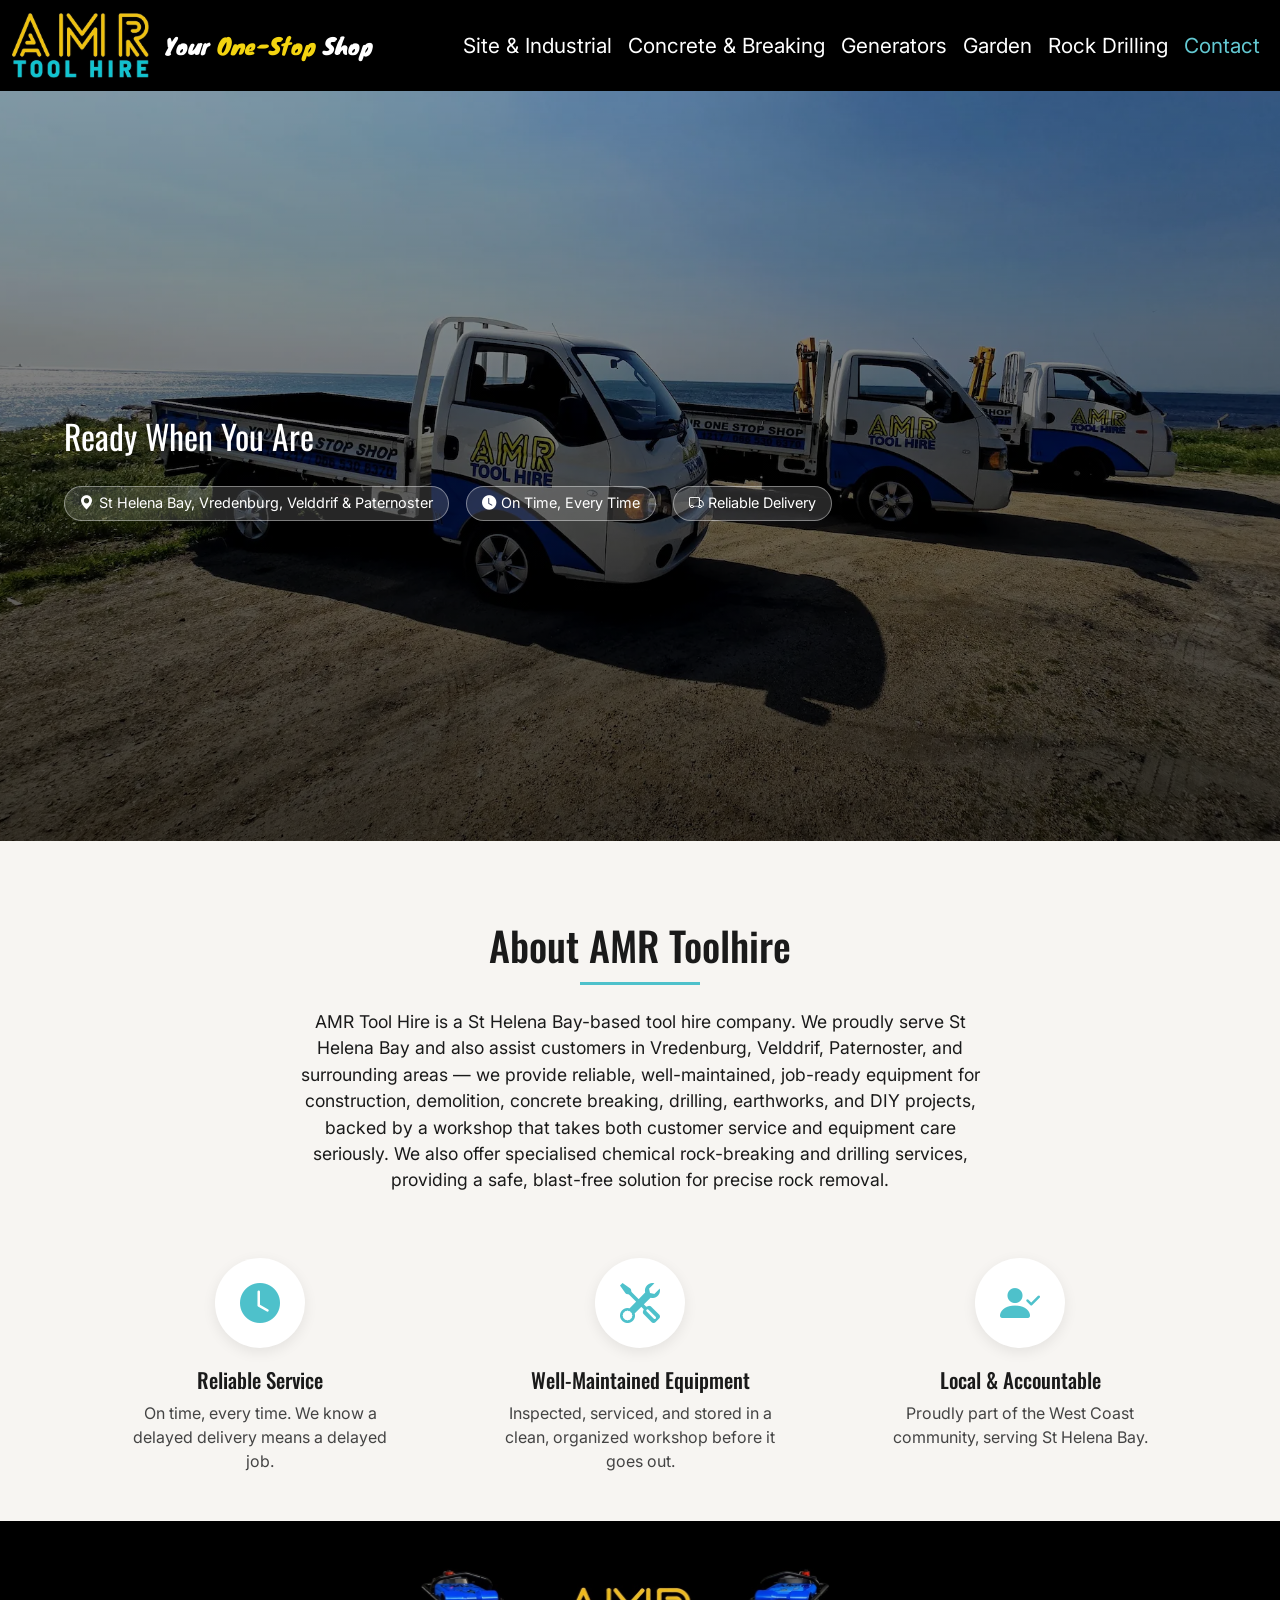
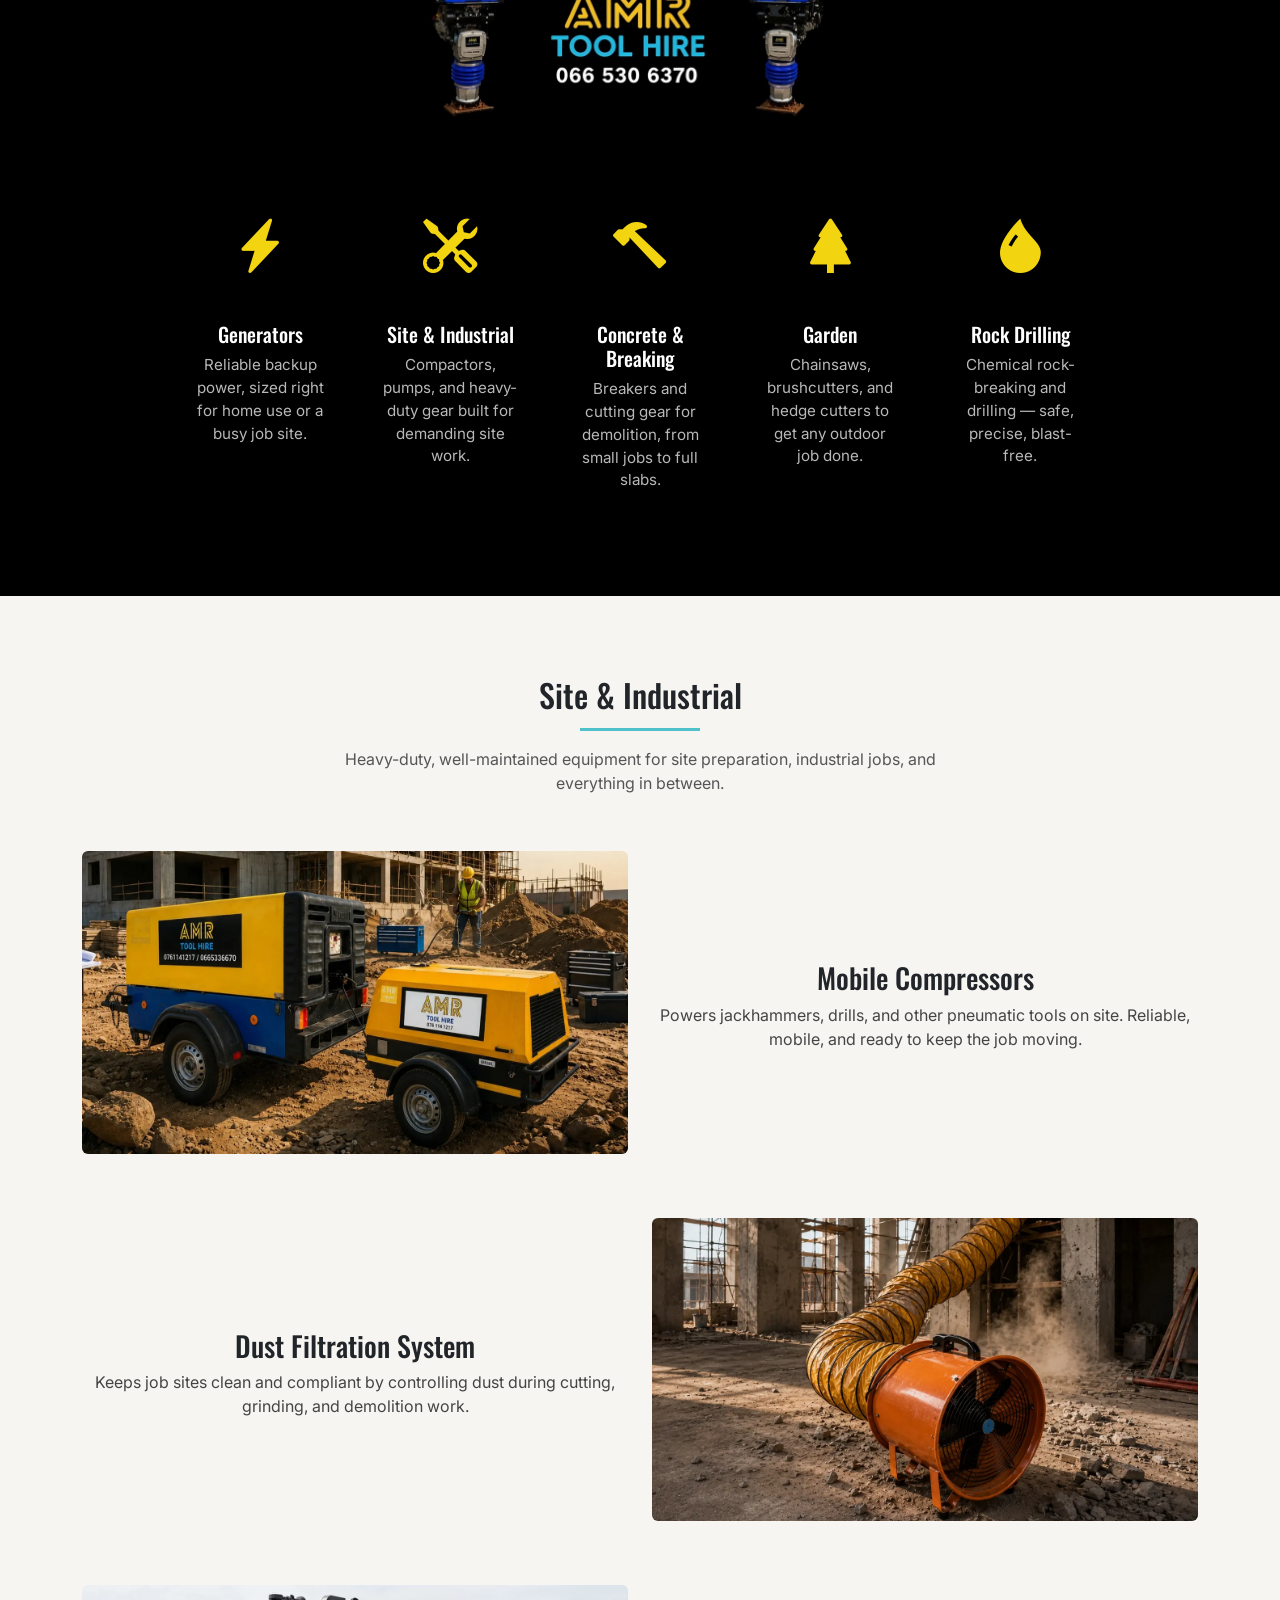
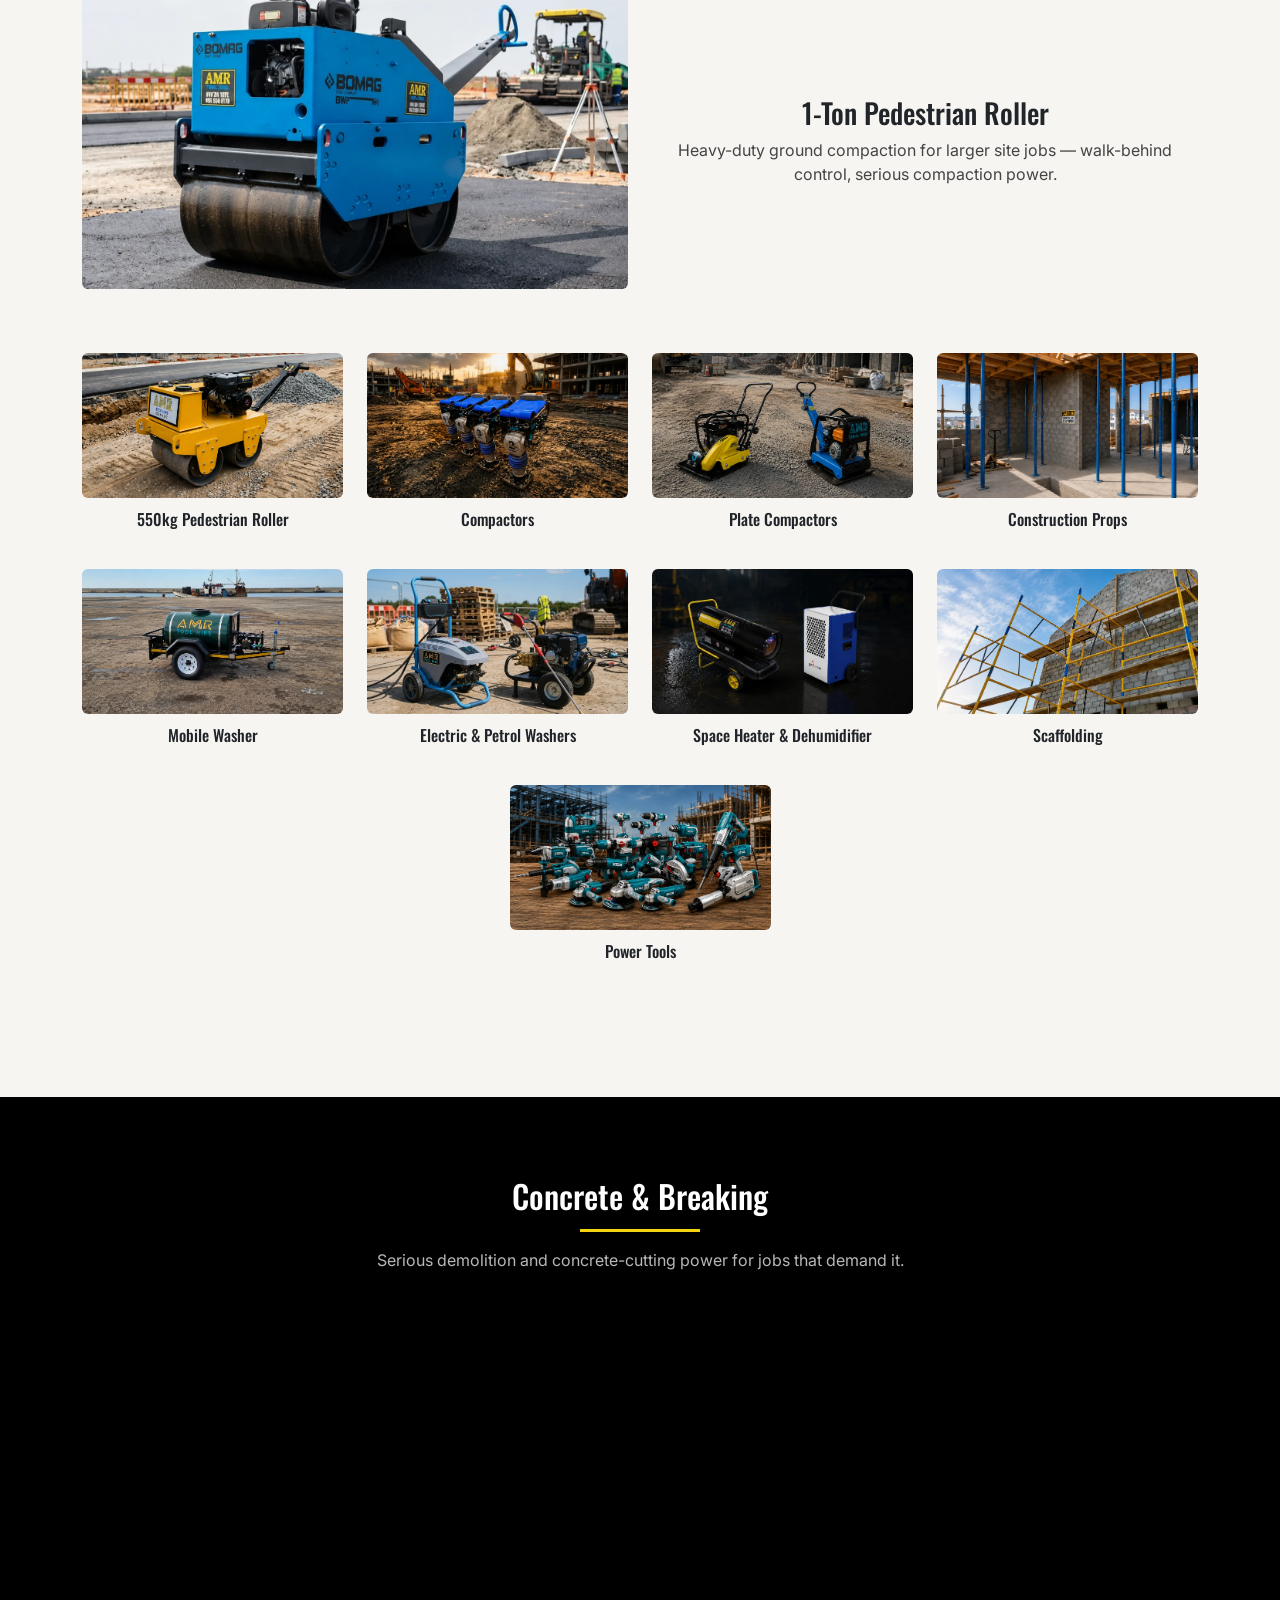
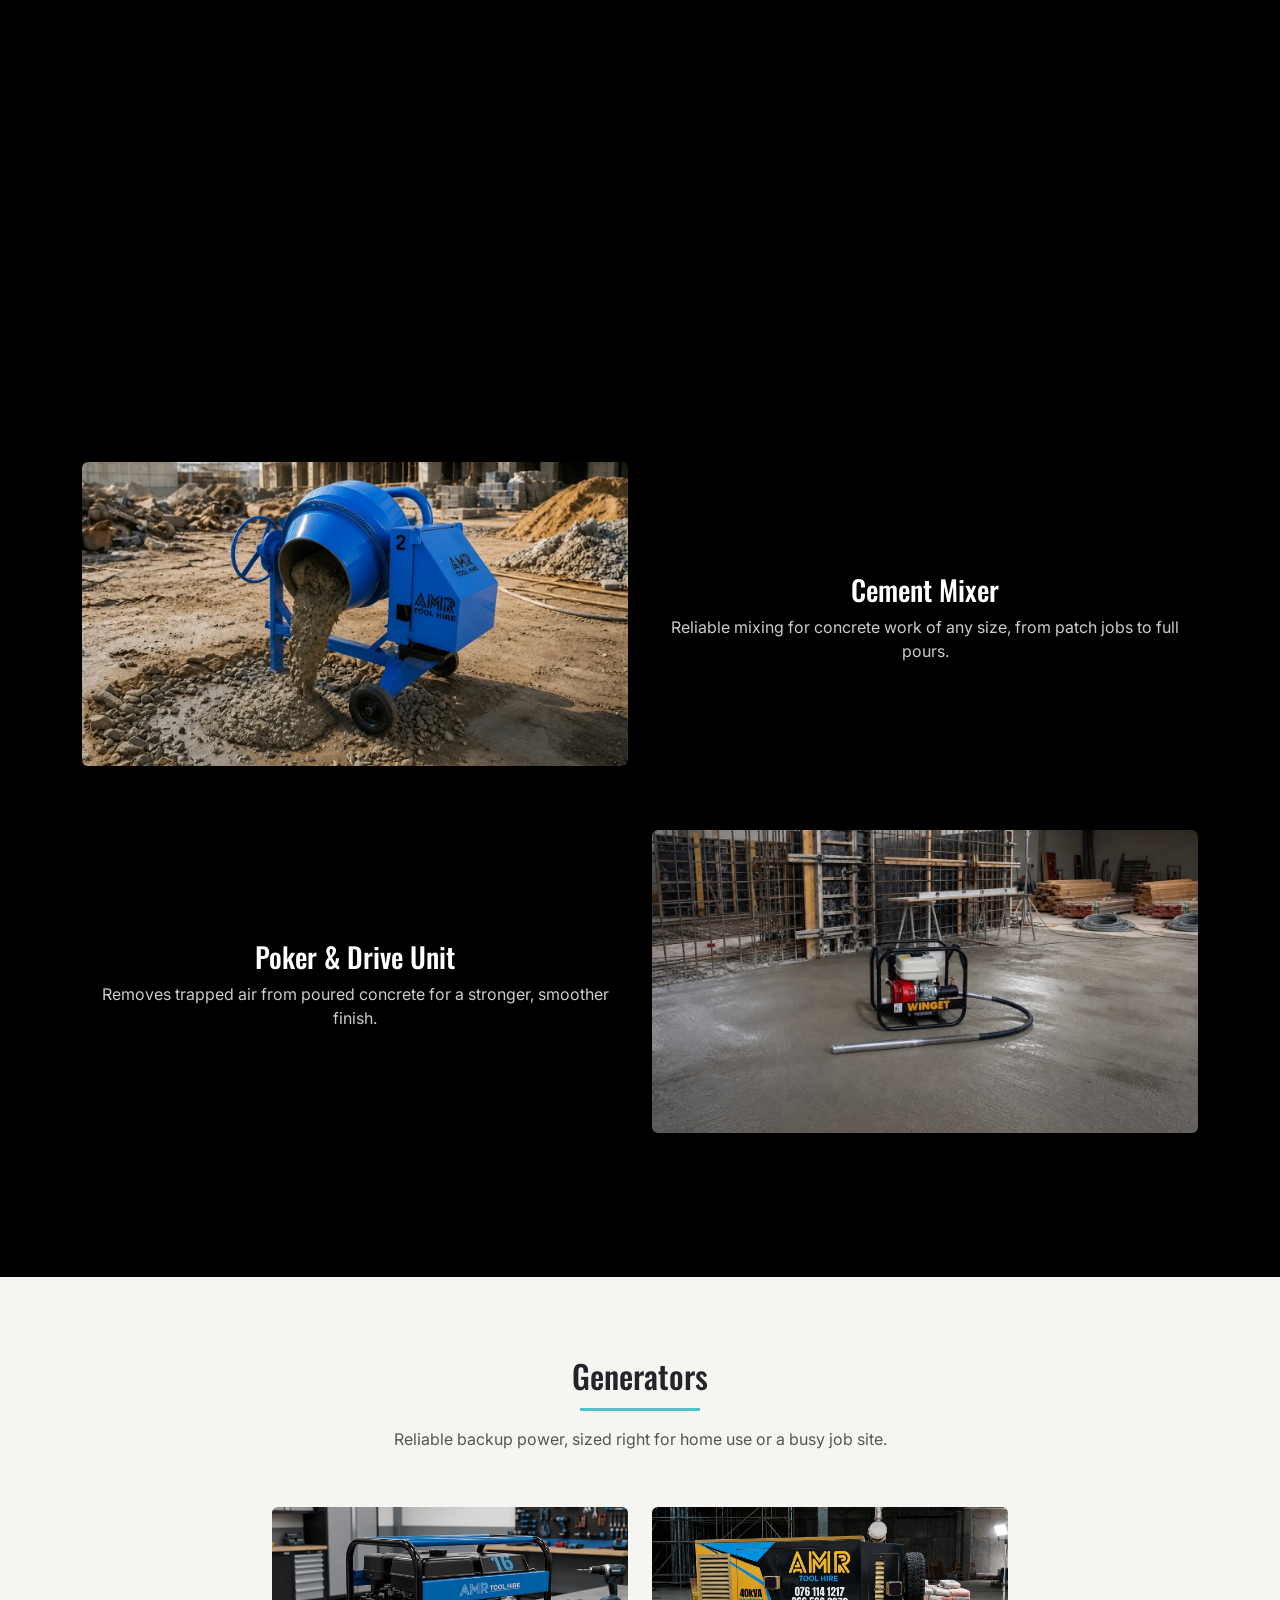
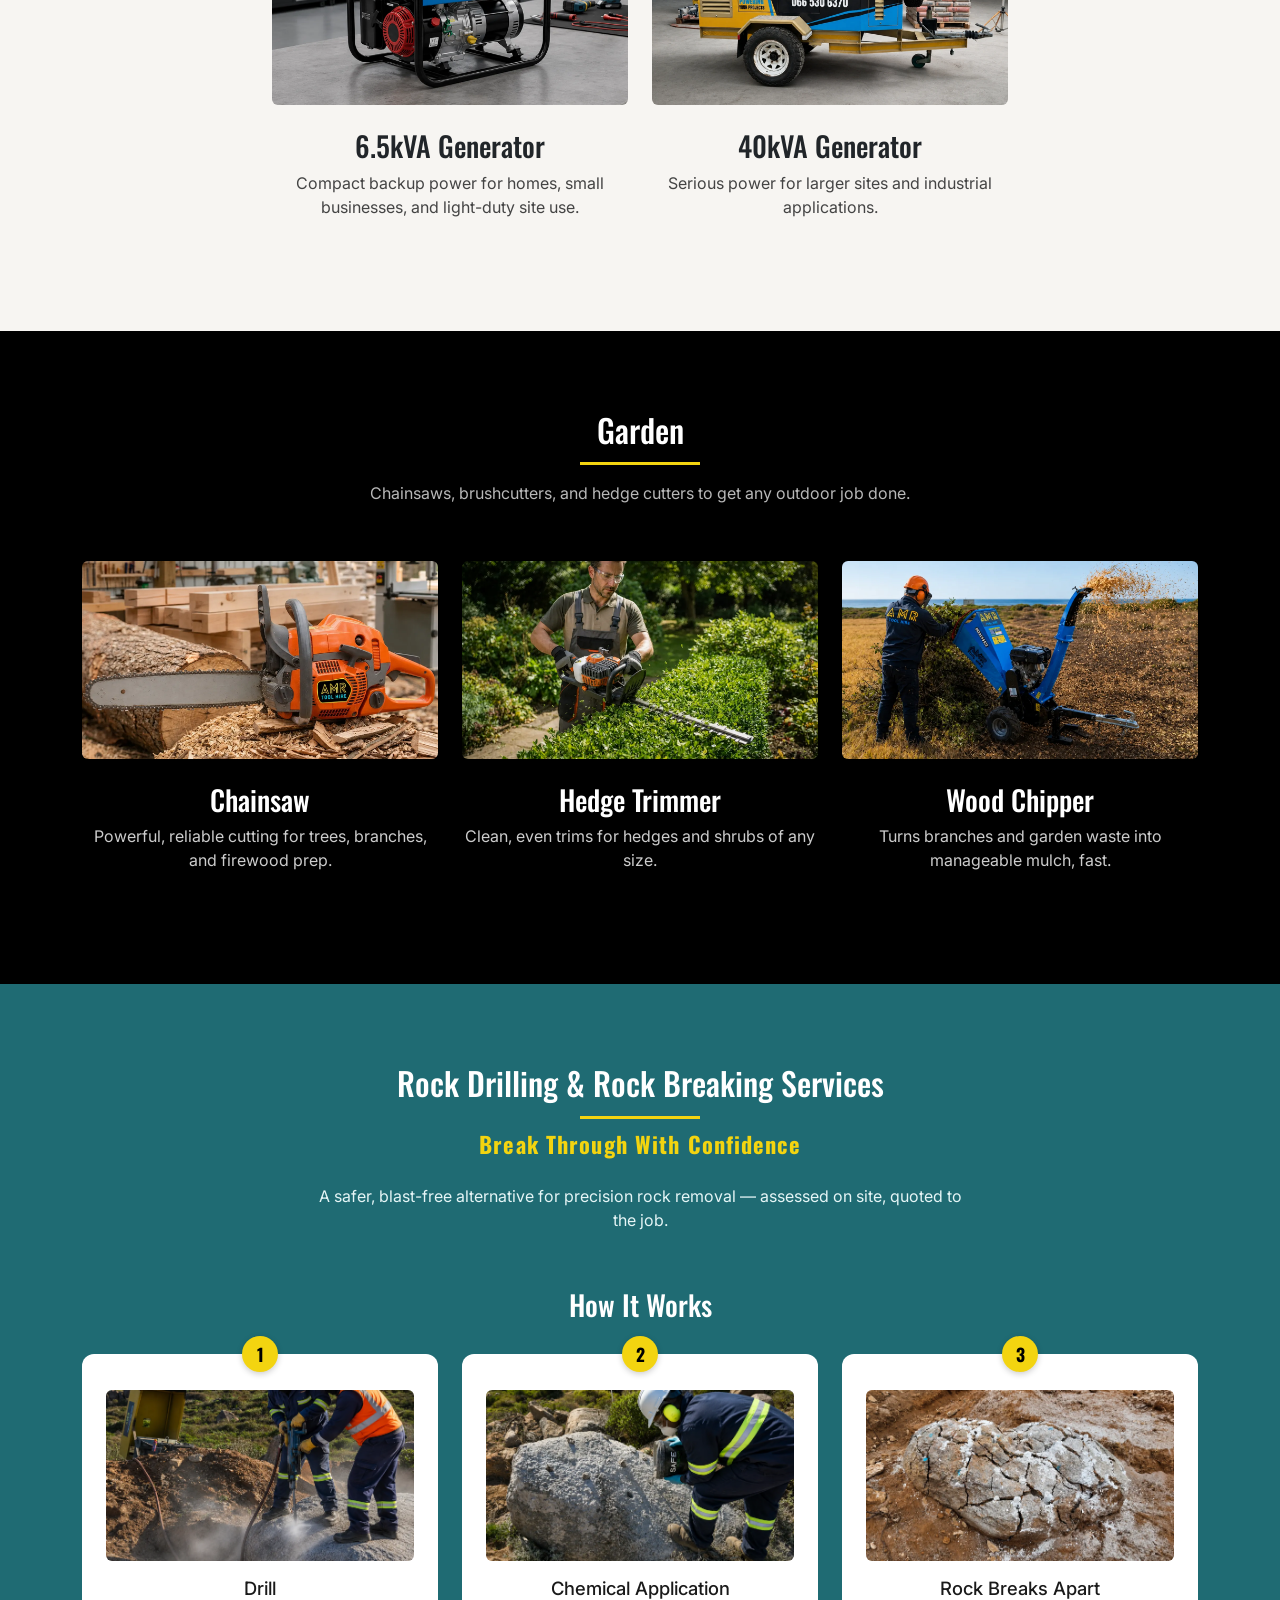
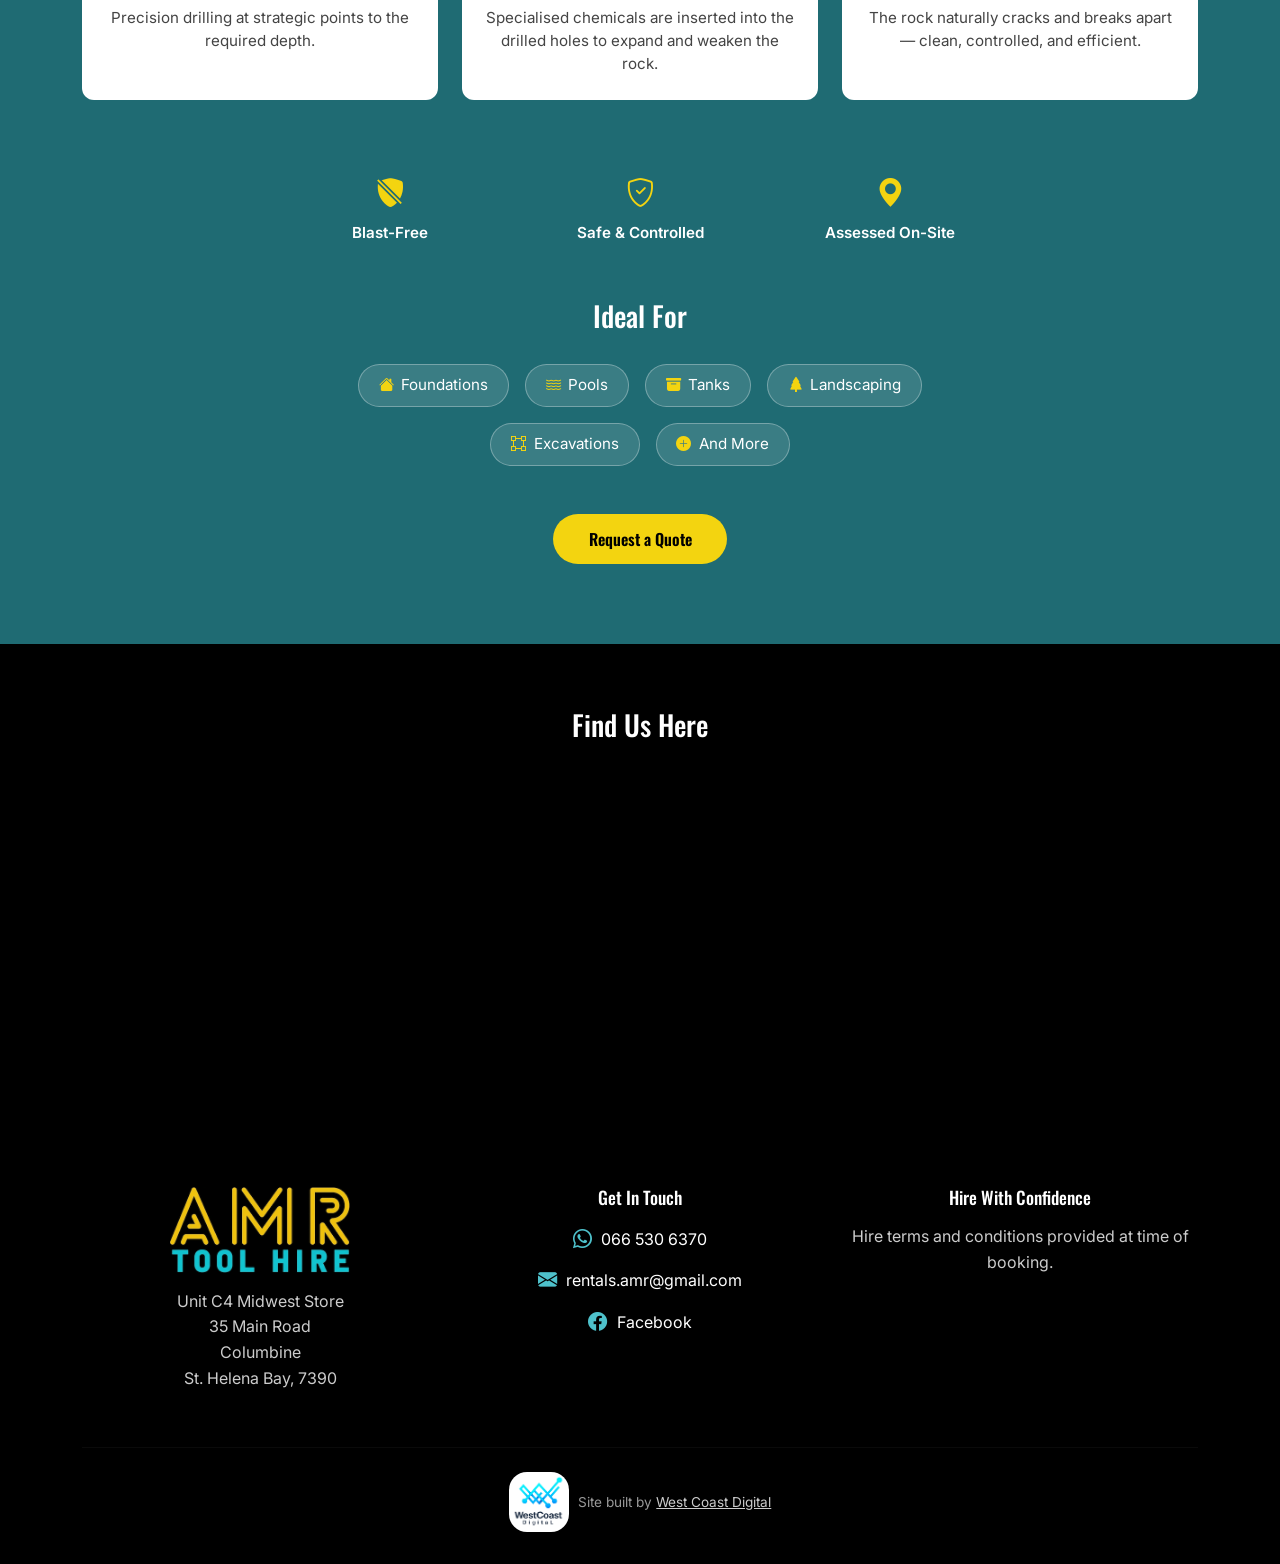
==== commit 6b2b3078: "Add scaffolding and power tools cards, update About section copy, fix mobile horizontal scroll overf" ====
--- a/index.html
+++ b/index.html
@@ -110,35 +110,37 @@
 
   <!-- about section -->
 
-  <section id="about" class="about-section" aria-labelledby="about-heading">
+ <section id="about" class="about-section" aria-labelledby="about-heading">
   <div class="container">
     <h1 id="about-heading">About AMR Toolhire</h1>
     <p class="about-intro">
-     AMR Toolhire is a St Helena Bay-based equipment hire company serving
-     Vredenburg, Velddrif, and Paternoster. We supply well-maintained, job-ready
-     equipment for site work, concrete breaking, and general garden and DIY
-     projects — backed by a workshop that takes equipment care seriously. We also
-     offer a specialized chemical rock-breaking and drilling service, providing a
-     safer, blast-free alternative for precision rock removal.
+     AMR Tool Hire is a St Helena Bay-based tool hire company. We proudly serve
+     St Helena Bay and also assist customers in Vredenburg, Velddrif, Paternoster,
+     and surrounding areas — we provide reliable, well-maintained, job-ready
+     equipment for construction, demolition, concrete breaking, drilling,
+     earthworks, and DIY projects, backed by a workshop that takes both customer
+     service and equipment care seriously. We also offer specialised chemical
+     rock-breaking and drilling services, providing a safe, blast-free solution
+     for precise rock removal.
     </p>
 
-    <ul class="row about-pillars list-unstyled">
-      <li class="col-md-4 about-pillar fade-in-item" style="transition-delay: 0s">
-        <i class="bi bi-tools" aria-hidden="true"></i>
-        <h2>Well-Maintained Equipment</h2>
-        <p>Every tool is inspected, serviced, and stored in a clean, organized workshop before it goes out on hire.</p>
-      </li>
-      <li class="col-md-4 about-pillar fade-in-item" style="transition-delay: 0.1s">
-        <i class="bi bi-clock-fill" aria-hidden="true"></i>
-        <h2>Reliable Service</h2>
-        <p>On time, every time. We know a delayed delivery means a delayed job.</p>
-      </li>
-      <li class="col-md-4 about-pillar fade-in-item" style="transition-delay: 0.2s">
-        <i class="bi bi-person-check-fill" aria-hidden="true"></i>
-        <h2>Local & Accountable</h2>
-        <p>Proudly part of the West Coast community, serving St Helena Bay, Vredenburg, Velddrif, and Paternoster.</p>
-      </li>
-    </ul>
+  <ul class="row about-pillars list-unstyled">
+  <li class="col-md-4 about-pillar fade-in-item" style="transition-delay: 0s">
+    <i class="bi bi-clock-fill" aria-hidden="true"></i>
+    <h2>Reliable Service</h2>
+    <p>On time, every time. We know a delayed delivery means a delayed job.</p>
+  </li>
+  <li class="col-md-4 about-pillar fade-in-item" style="transition-delay: 0.1s">
+    <i class="bi bi-tools" aria-hidden="true"></i>
+    <h2>Well-Maintained Equipment</h2>
+    <p>Inspected, serviced, and stored in a clean, organized workshop before it goes out.</p>
+  </li>
+  <li class="col-md-4 about-pillar fade-in-item" style="transition-delay: 0.2s">
+    <i class="bi bi-person-check-fill" aria-hidden="true"></i>
+    <h2>Local & Accountable</h2>
+    <p>Proudly part of the West Coast community, serving St Helena Bay.</p>
+  </li>
+</ul>
   </div>
 
   <div class="brand-divider">
@@ -150,8 +152,6 @@
 </div>
 
   <!-- equipment teaser -->
-
-  <!-- inside existing <section id="about" class="about-section" aria-labelledby="about-heading"> -->
 
 <div class="equipment-teaser-wrap">
   <div class="container">
@@ -265,6 +265,14 @@
       <li class="col-6 col-md-4 col-lg-3 equipment-grid-item text-center fade-in-item" style="transition-delay: 0.36s">
         <img src="images/spaceHeaterDehumidifier.webp" alt="Combined space heater and dehumidifier unit" width="1350" height="750" class="img-fluid rounded" loading="lazy">
         <h3>Space Heater &amp; Dehumidifier</h3>
+      </li>
+      <li class="col-6 col-md-4 col-lg-3 equipment-grid-item text-center fade-in-item" style="transition-delay: 0.42s">
+        <img src="images/scaffolding.webp" alt="Scaffolding frames and boards for hire" width="1350" height="750" class="img-fluid rounded" loading="lazy">
+        <h3>Scaffolding</h3>
+      </li>
+      <li class="col-6 col-md-4 col-lg-3 equipment-grid-item text-center fade-in-item" style="transition-delay: 0.48s">
+        <img src="images/powertools.webp" alt="Range of power tools available for hire" width="1350" height="750" class="img-fluid rounded" loading="lazy">
+        <h3>Power Tools</h3>
       </li>
     </ul>
   </div>
--- a/styles.css
+++ b/styles.css
@@ -6,6 +6,10 @@
   html {
     scroll-behavior: auto;
   }
+}
+
+body {
+  overflow-x: hidden;
 }
 
 body, .nav-link, p {
@@ -373,7 +377,12 @@
 .equipment-teaser-wrap {
   background-color: #000000;
   padding: 4rem 0 5rem;
-  margin: 0 -15px; /* pulls full-bleed edge-to-edge out of Bootstrap's .container padding */
+  width: 100vw;
+  position: relative;
+  left: 50%;
+  right: 50%;
+  margin-left: -50vw;
+  margin-right: -50vw;
 }
 
 .equipment-card a {
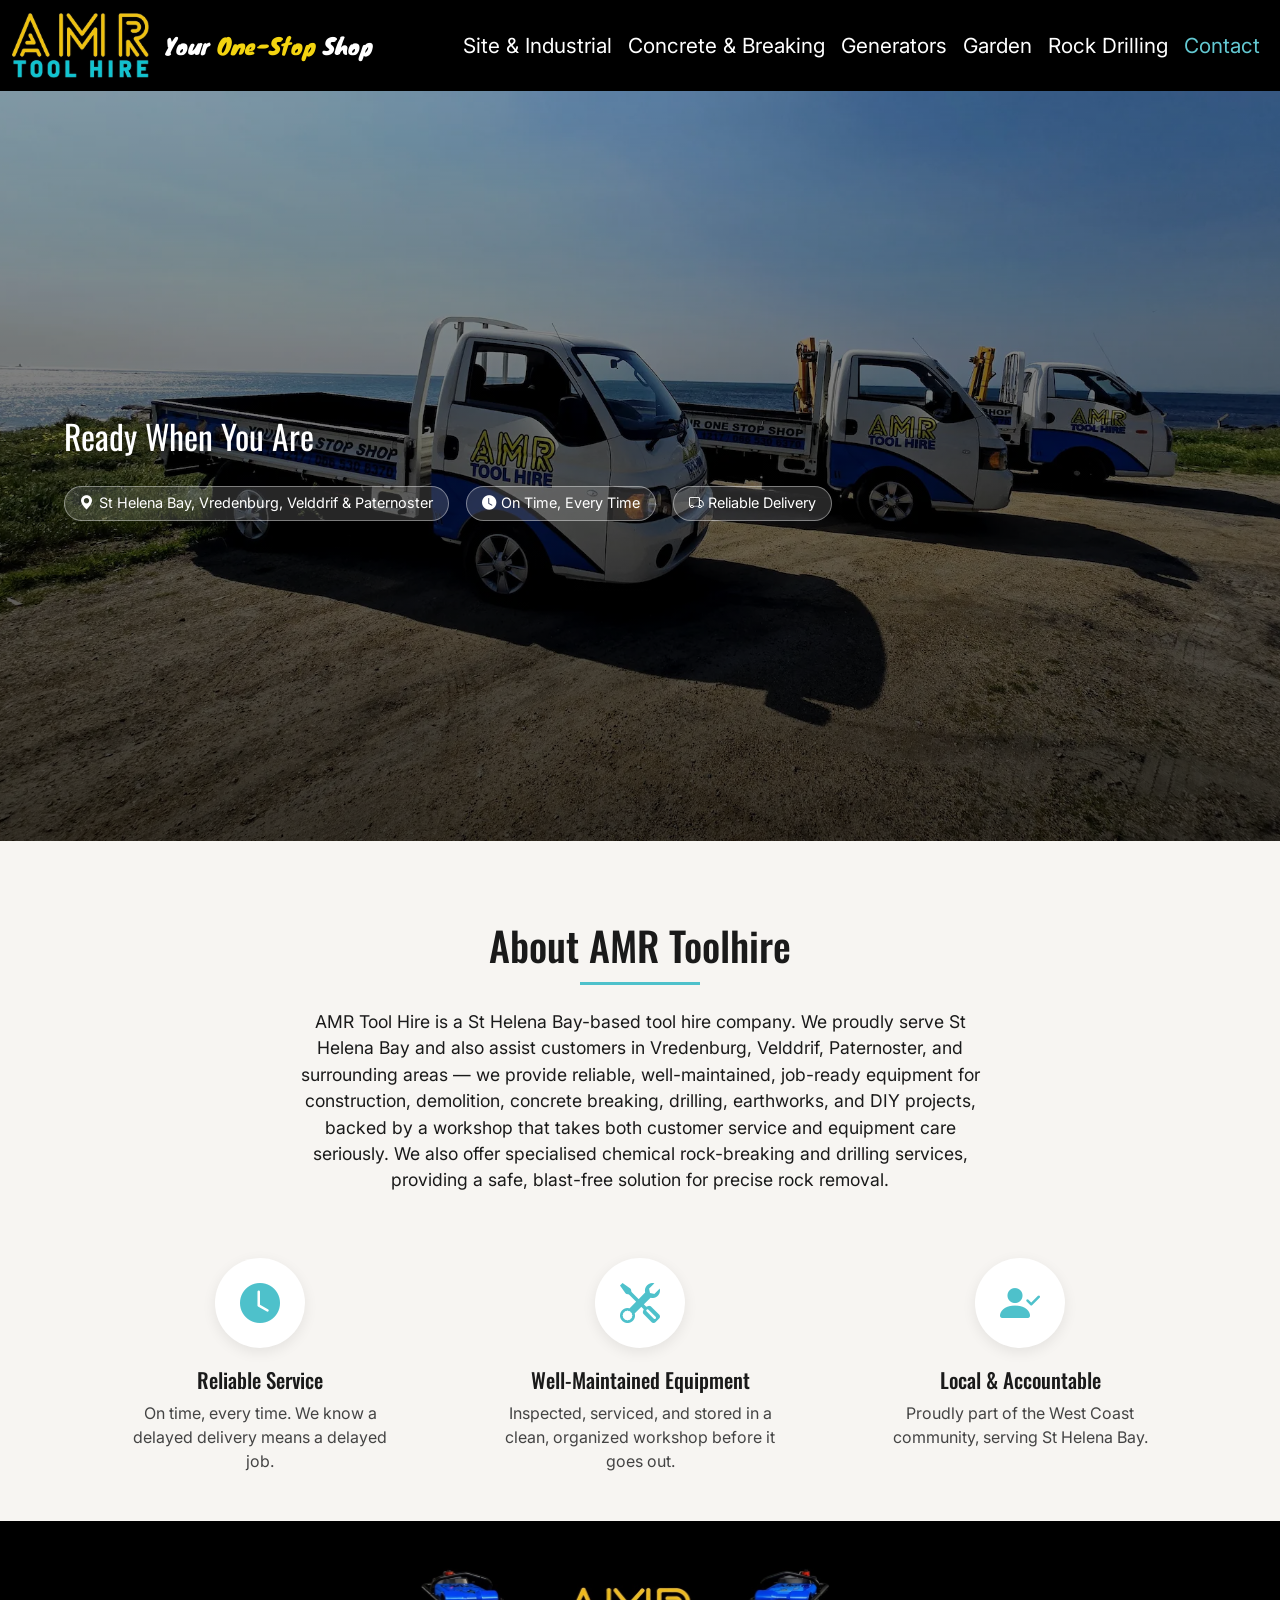
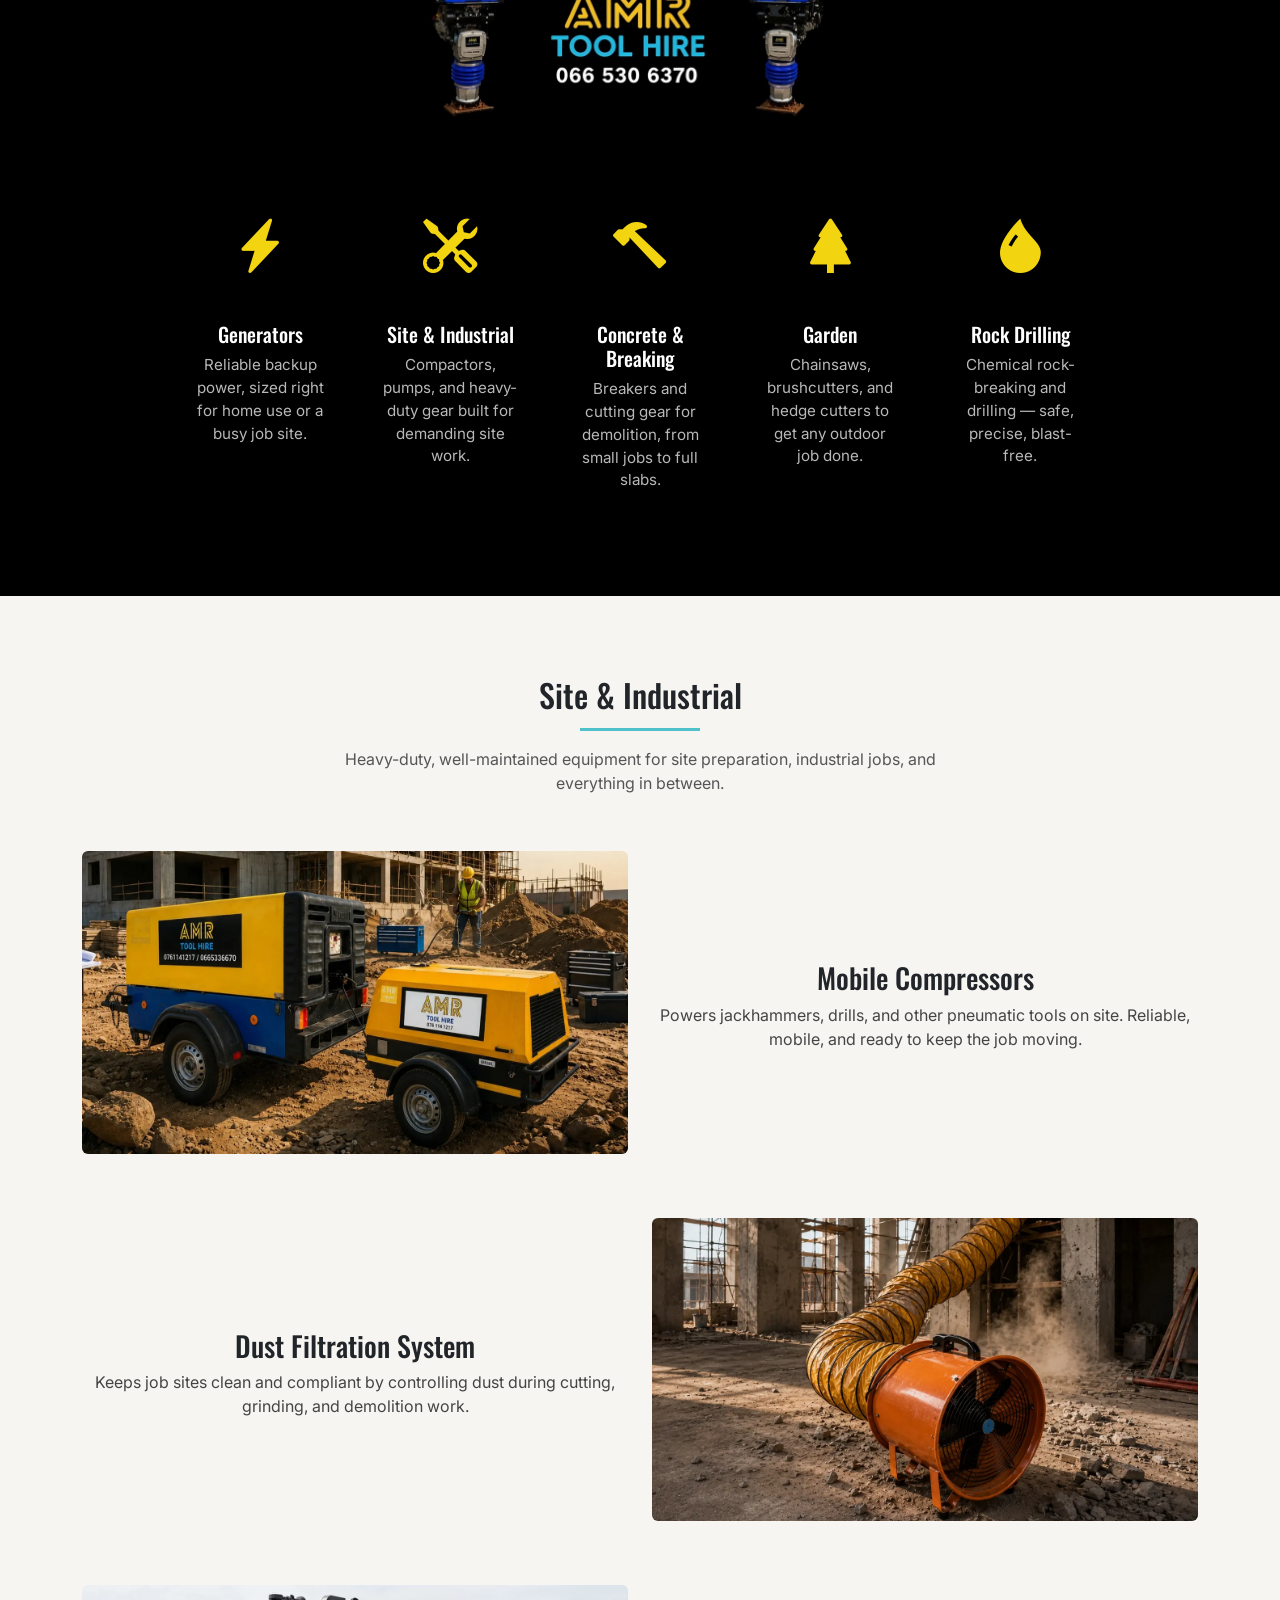
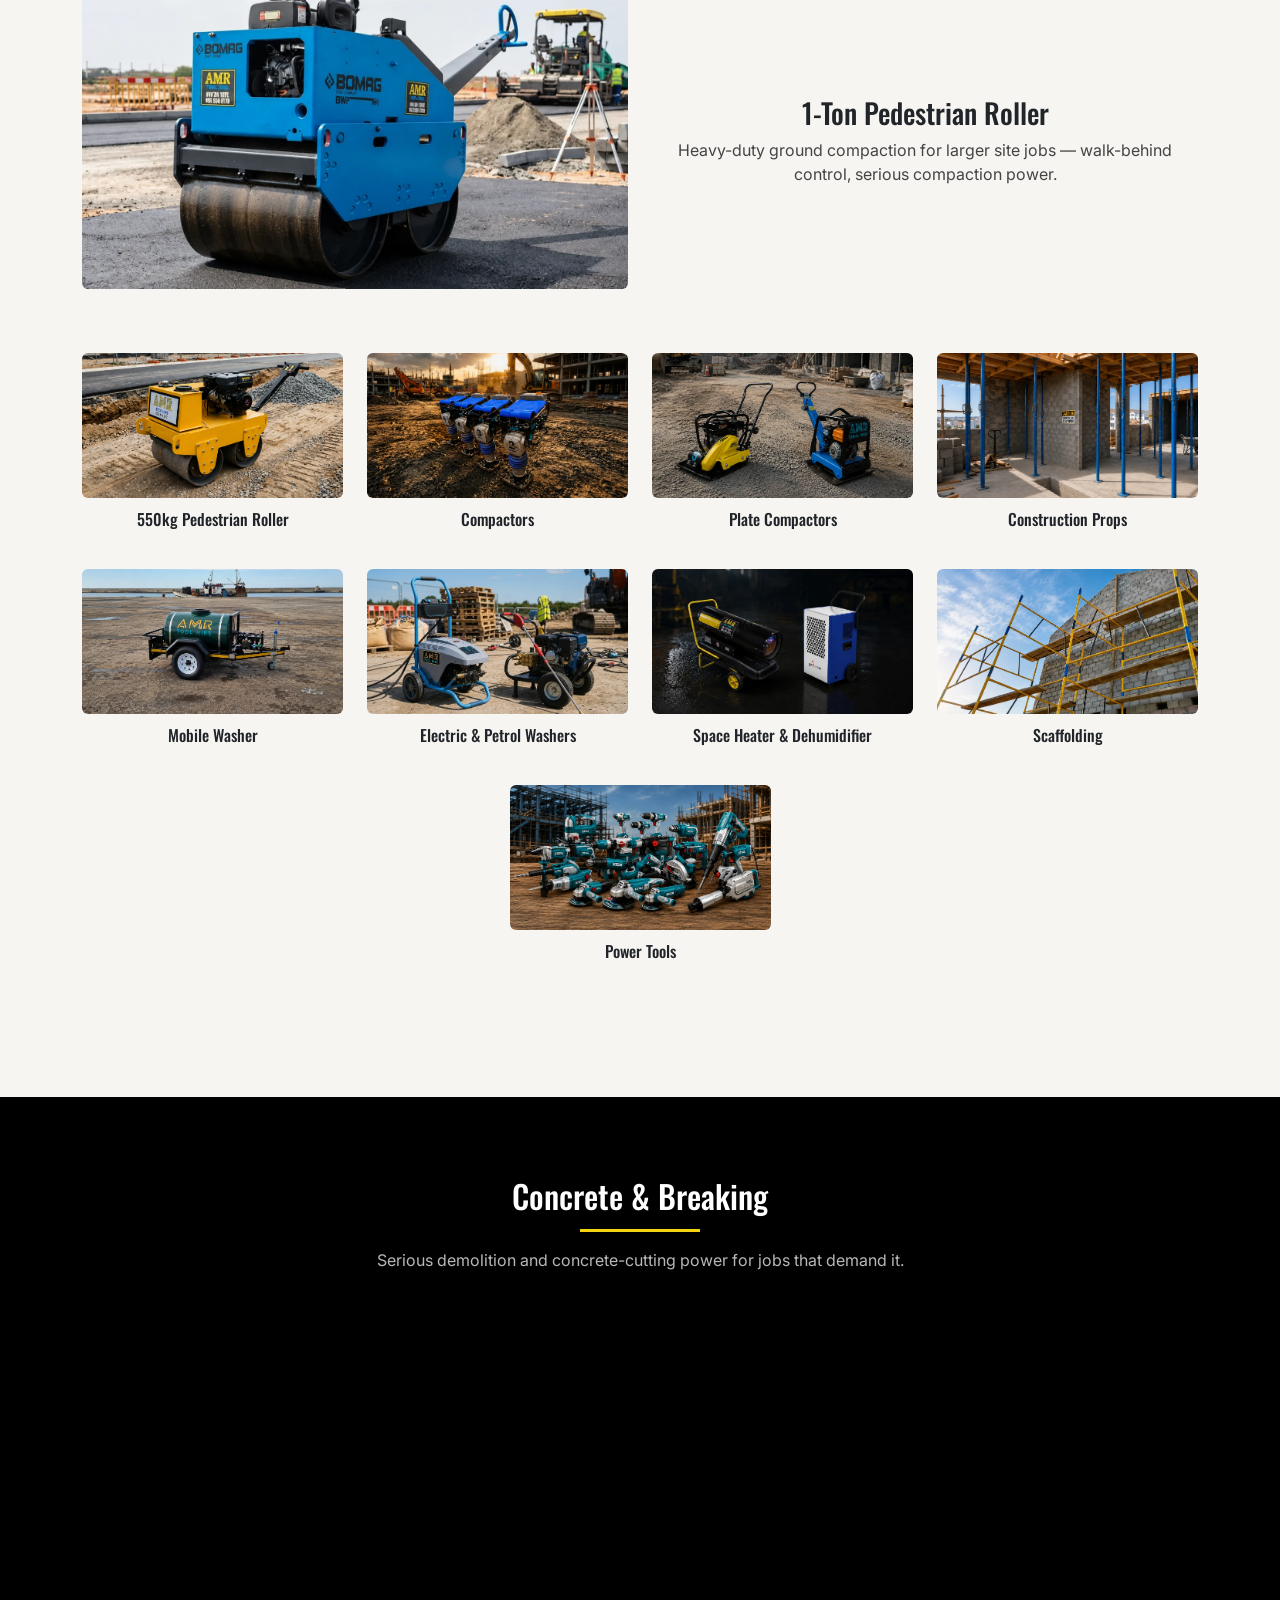
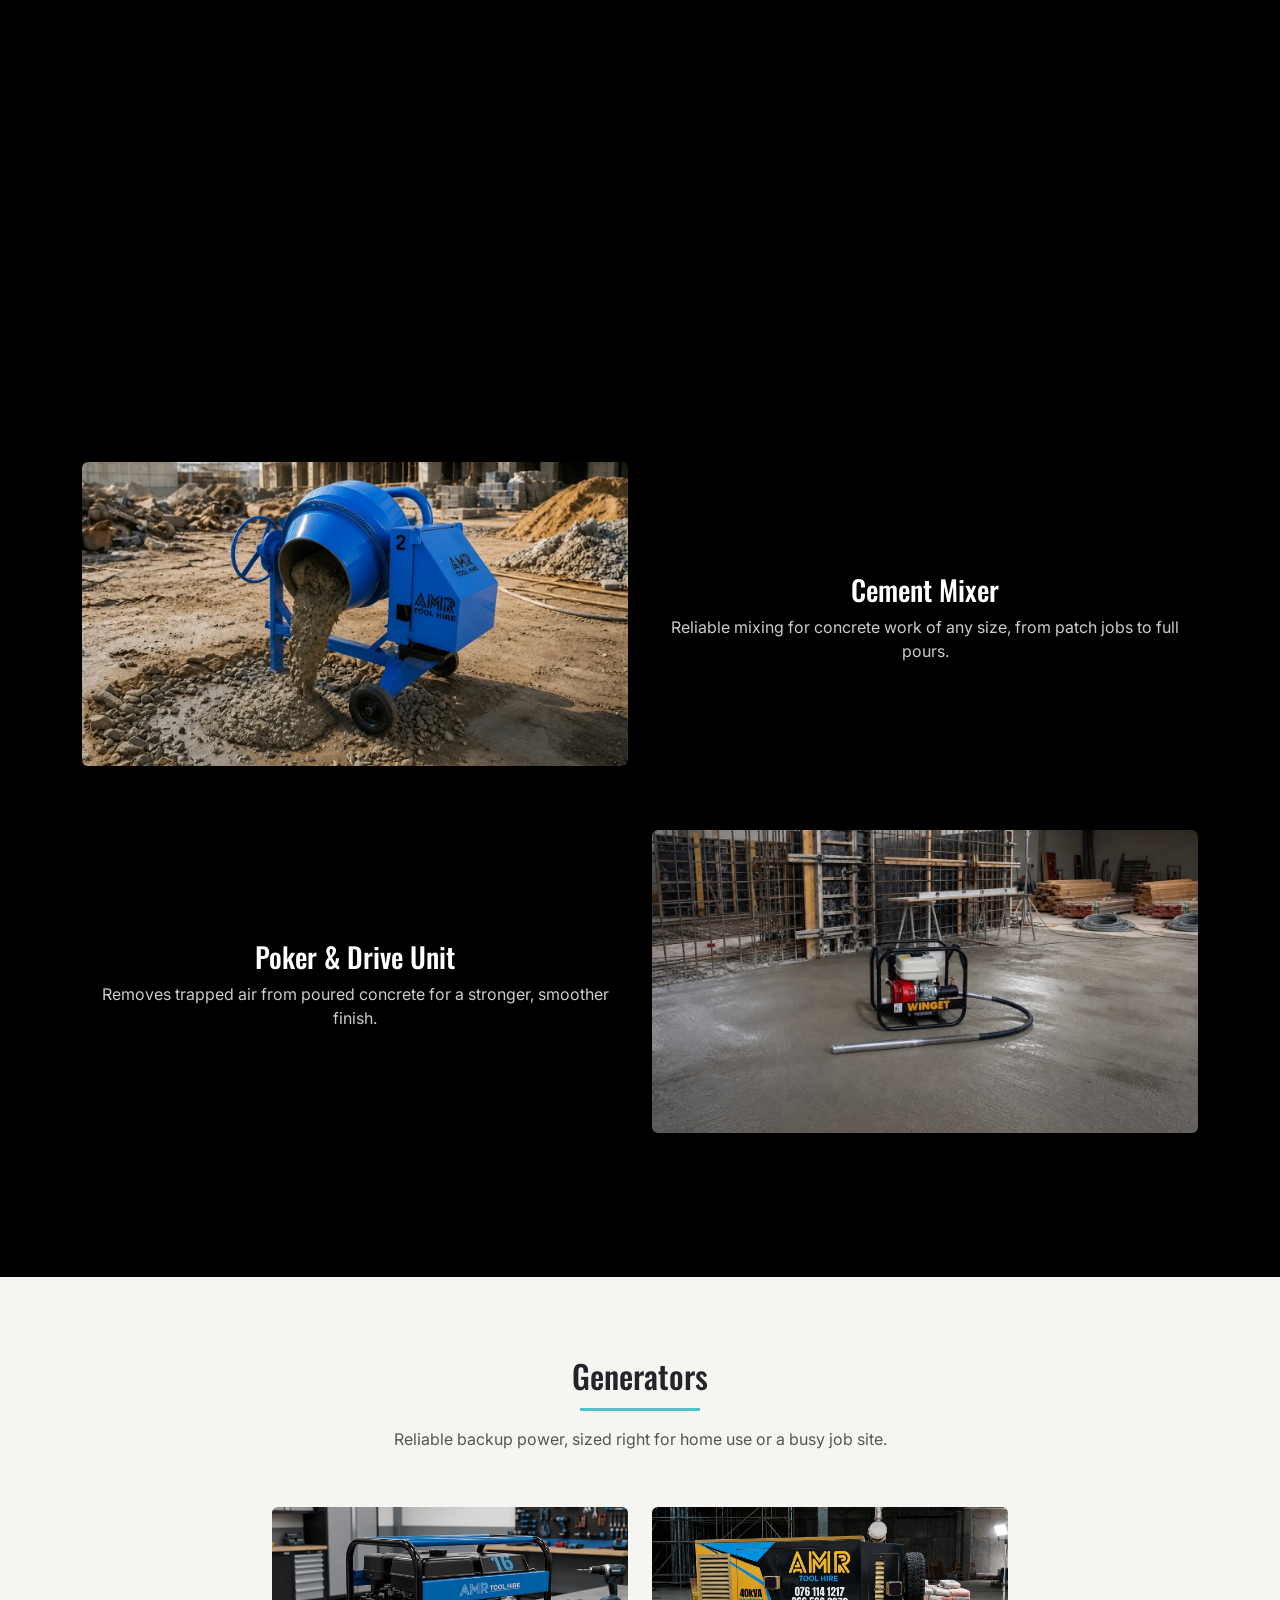
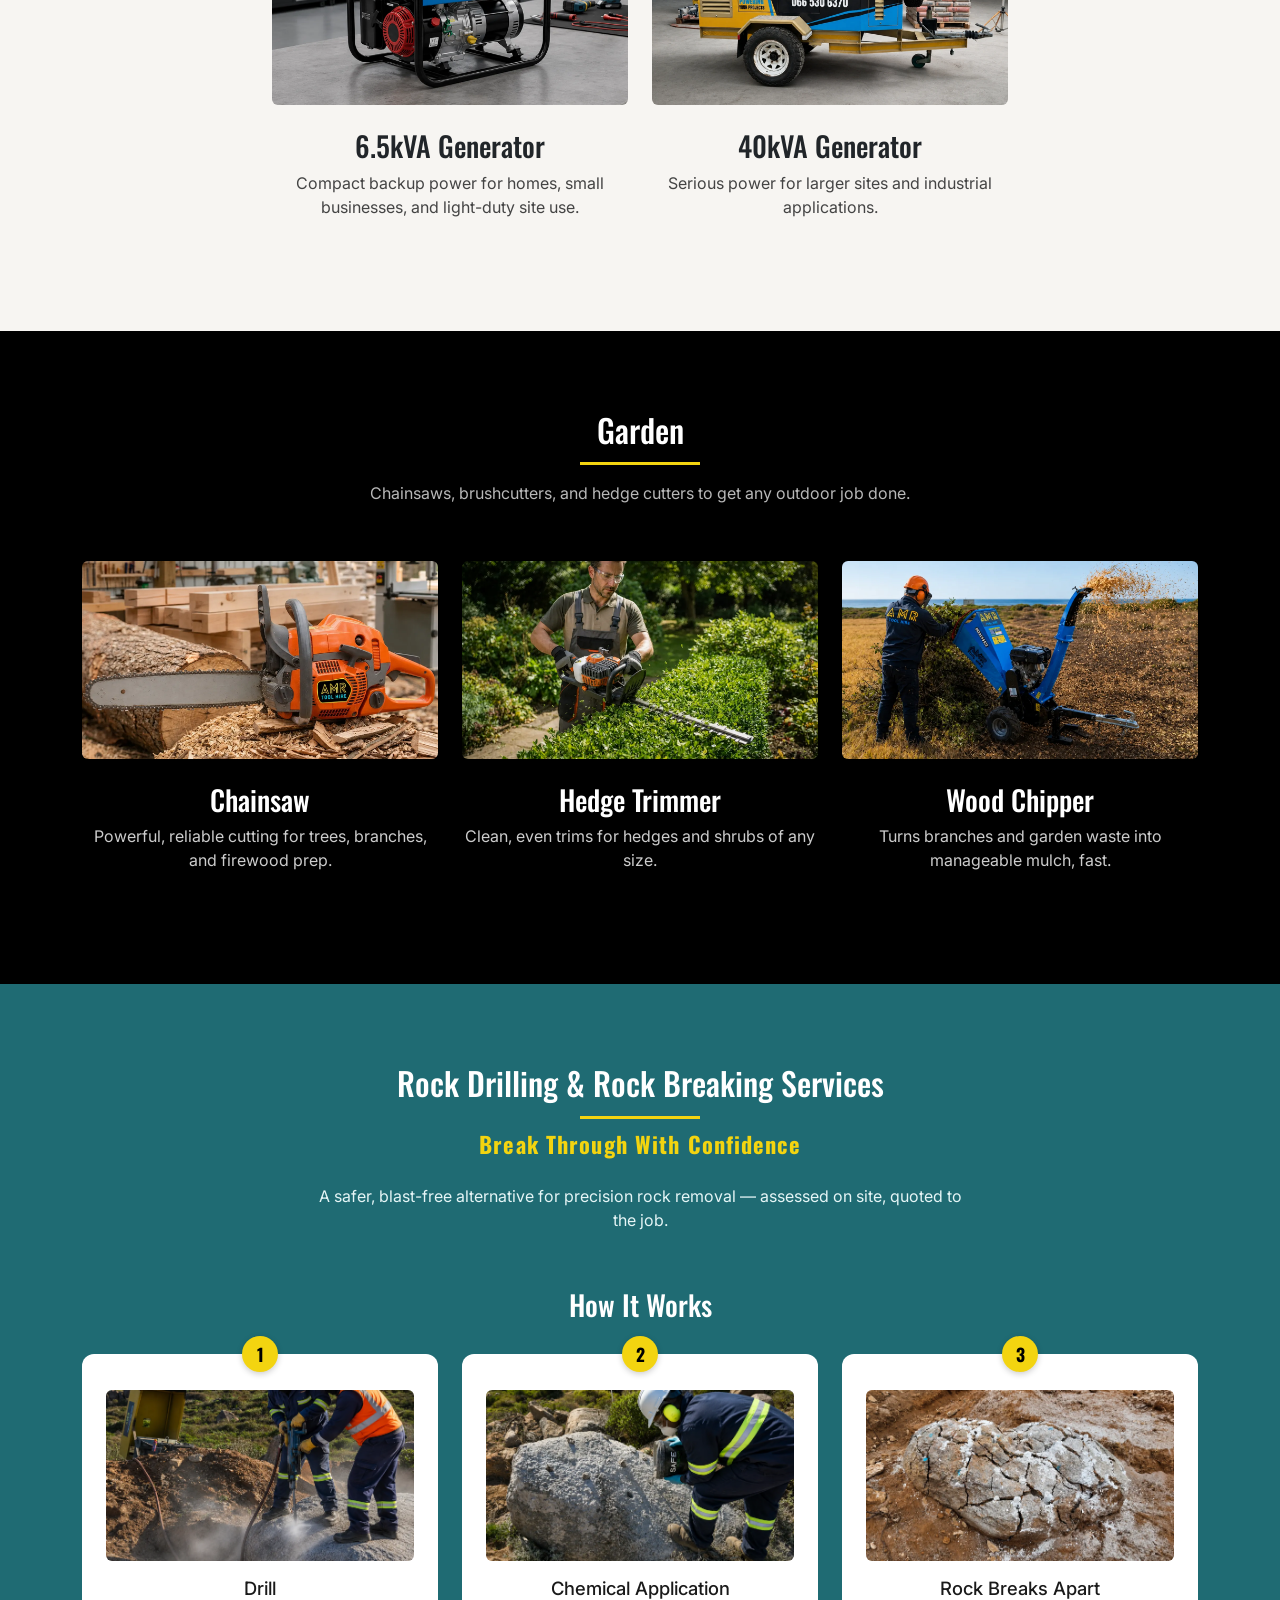
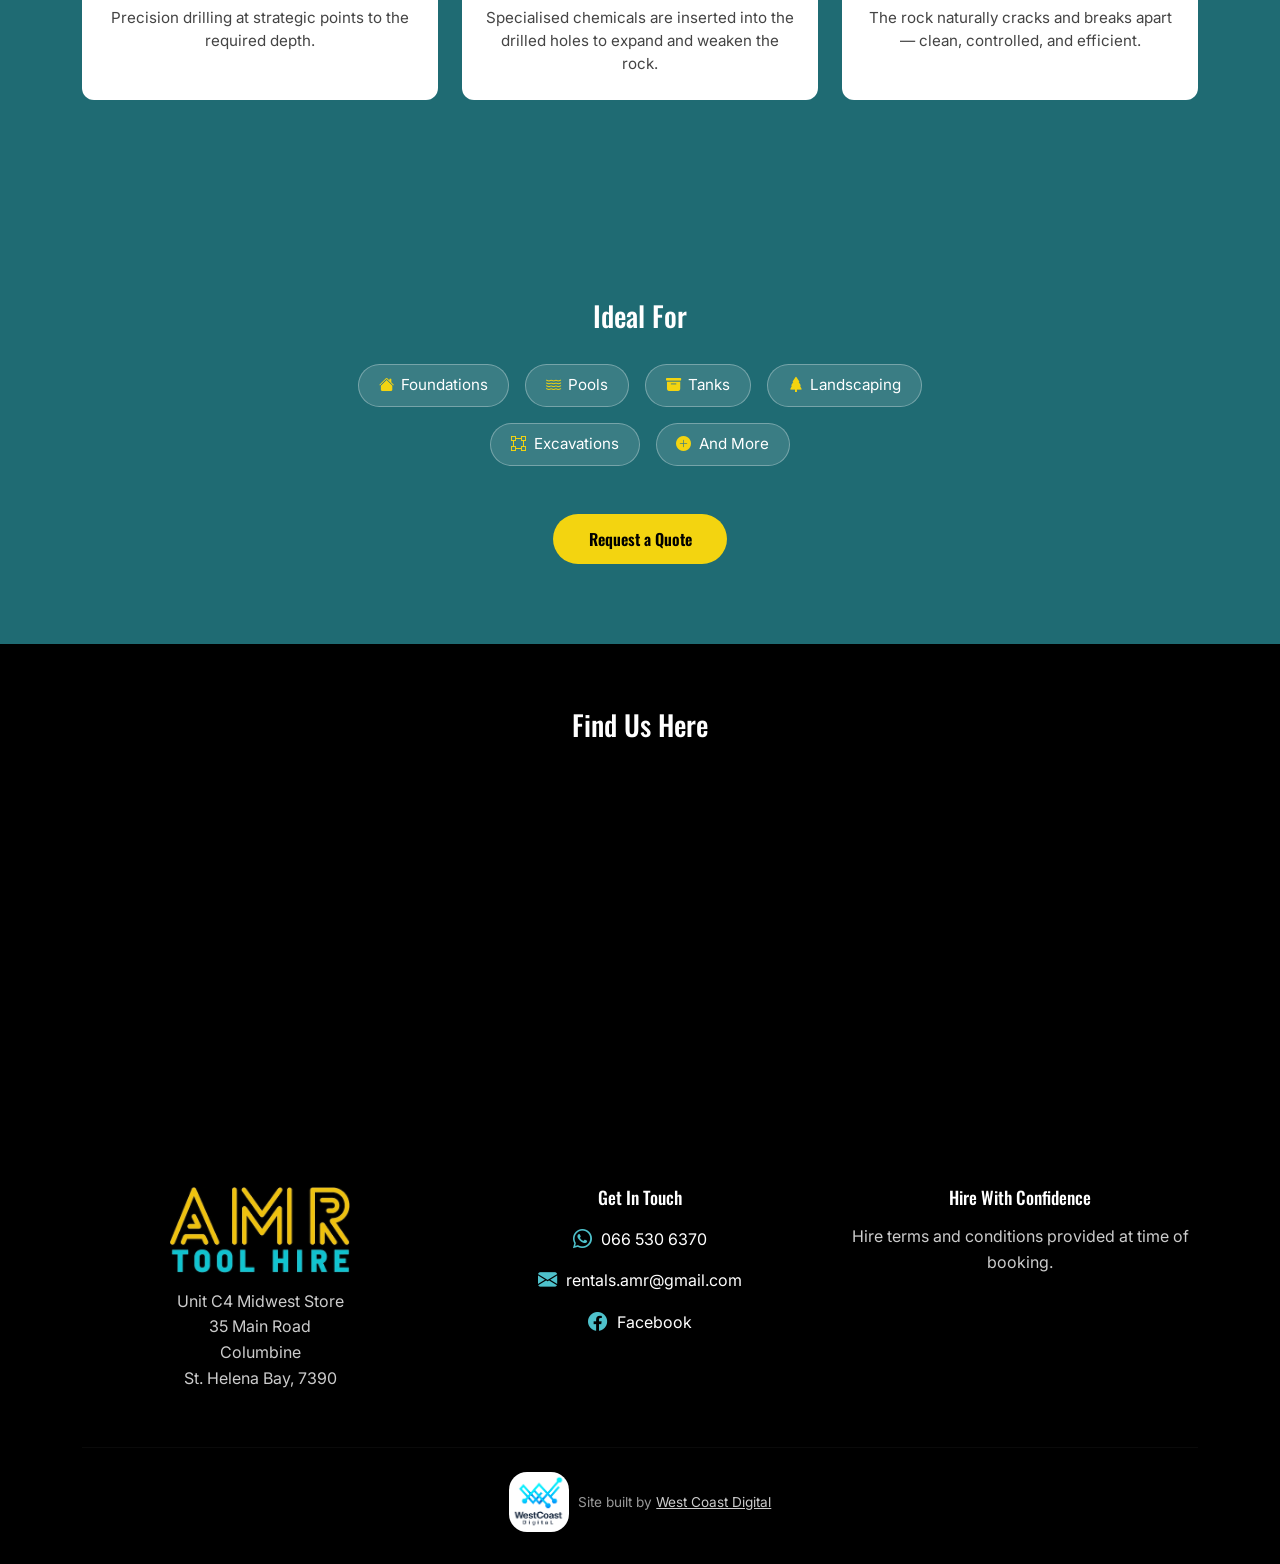
==== commit 637347ea: "Navbar / offcanvas fixes: - Fixed nav links becoming unresponsive after opening offcanvas on   mobil" ====
--- a/index.html
+++ b/index.html
@@ -3,15 +3,16 @@
 <head>
     <meta charset="UTF-8">
     <meta name="viewport" content="width=device-width, initial-scale=1.0">
-    <title>AMR Toolhire</title>
+    <title>AMR Tool Hire | Your One-Stop Shop - St Helena Bay</title>
 
     <meta name="description" content="AMR Toolhire — tool and equipment hire in St Helena Bay, Vredenburg, Velddrif & Paternoster. Site equipment, concrete breaking, generators, garden tools, and chemical rock drilling.">
 
 <meta property="og:title" content="AMR Toolhire — Tool & Equipment Hire, St Helena Bay">
 <meta property="og:description" content="Well-maintained equipment for site work, concrete breaking, generators, garden tools, and rock drilling. Serving the West Coast.">
 <meta property="og:type" content="website">
-<!-- og:url and og:image to be added once the domain is live -->
- <!-- google analytics after domain is live -->
+<meta property="og:url" content="https://www.amrtoolhire.co.za/">
+<meta property="og:image" content="https://www.amrtoolhire.co.za/images/fleet.webp">
+<meta name="twitter:card" content="summary_large_image">
 
 <link rel="icon" type="image/webp" href="images/favicon.webp">
 <link rel="preconnect" href="https://fonts.googleapis.com">
@@ -23,12 +24,12 @@
     <link href="https://cdn.jsdelivr.net/npm/bootstrap@5.3.8/dist/css/bootstrap.min.css" rel="stylesheet" integrity="sha384-sRIl4kxILFvY47J16cr9ZwB07vP4J8+LH7qKQnuqkuIAvNWLzeN8tE5YBujZqJLB" crossorigin="anonymous">
     <link rel="stylesheet" href="styles.css">
 </head>
-<body>
-<header>
+<body data-bs-spy="scroll" data-bs-target="#mainNav" data-bs-root-margin="0px 0px -40%">
+<header class="sticky-top" id="mainNav">
 
   <!-- Navbar -->
 
-  <nav class="navbar navbar-expand-xl" id="mainNav">
+  <nav class="navbar navbar-expand-xl">
   <div class="container-fluid">
     <a class="navbar-brand" href="#about"><img src="images/logo.webp" alt="AMR Toolhire Logo" id="logo" width="240" height="65"></a>
 
@@ -441,7 +442,7 @@
       <li><i class="bi bi-plus-circle-fill" aria-hidden="true"></i> And More</li>
     </ul>
 
-    <a href="#contact" class="btn btn-rock-cta">Request a Quote</a>
+    <a href="https://wa.me/27665306370" class="btn btn-rock-cta" target="_blank" rel="noopener">Request a Quote <span class="visually-hidden"> (opens WhatsApp in a new tab)</span></a>
   </div>
 </section>
   </main>
@@ -511,20 +512,8 @@
   </div>
 </footer>
 
-
-
-
-
-
-
-
-
-
-
-
-
-
    <script src="https://cdn.jsdelivr.net/npm/bootstrap@5.3.8/dist/js/bootstrap.bundle.min.js" integrity="sha384-FKyoEForCGlyvwx9Hj09JcYn3nv7wiPVlz7YYwJrWVcXK/BmnVDxM+D2scQbITxI" crossorigin="anonymous"></script> 
-   <script src="app.js"></script>
+   <!-- Bump ?v=X every time app.js is edited, so browsers don't serve a stale cached version -->
+  <script src="app.js?v=3"></script>
 </body>
 </html>
--- a/styles.css
+++ b/styles.css
@@ -1,5 +1,7 @@
 html {
   scroll-behavior: smooth;
+  overflow-x: clip;
+  scroll-padding-top: 40px;
 }
 
 @media (prefers-reduced-motion: reduce) {
@@ -8,20 +10,27 @@
   }
 }
 
-body {
-  overflow-x: hidden;
-}
-
 body, .nav-link, p {
   font-family: 'Inter', sans-serif;
 }
 
+/* To make the page fixed when offcanvas opened */
+
+@media (max-width: 1199.98px) {
+  body {
+    padding-right: 0 !important;
+  }
+}
+
 h1, h2, h3 {
   font-family: 'Oswald', sans-serif;
 }
 
 /* ===== Main Nav & Offcanvas ===== */
 
+#mainNav {
+  z-index: 1030;
+}
 
 #mainNav, .offcanvas {
   background-color: #000000;
@@ -92,6 +101,15 @@
 
 .nav-link-about::after, .nav-link-contact::after {
   background-color: #f9f95b;
+}
+
+.nav-link.active {
+  color: #4ec1cb;
+}
+
+.nav-link.active::after {
+  width: 80%;
+  left: 10%;
 }
 
 /* Offcanvas-specific nav overrides (larger, centered, touch-friendly) */
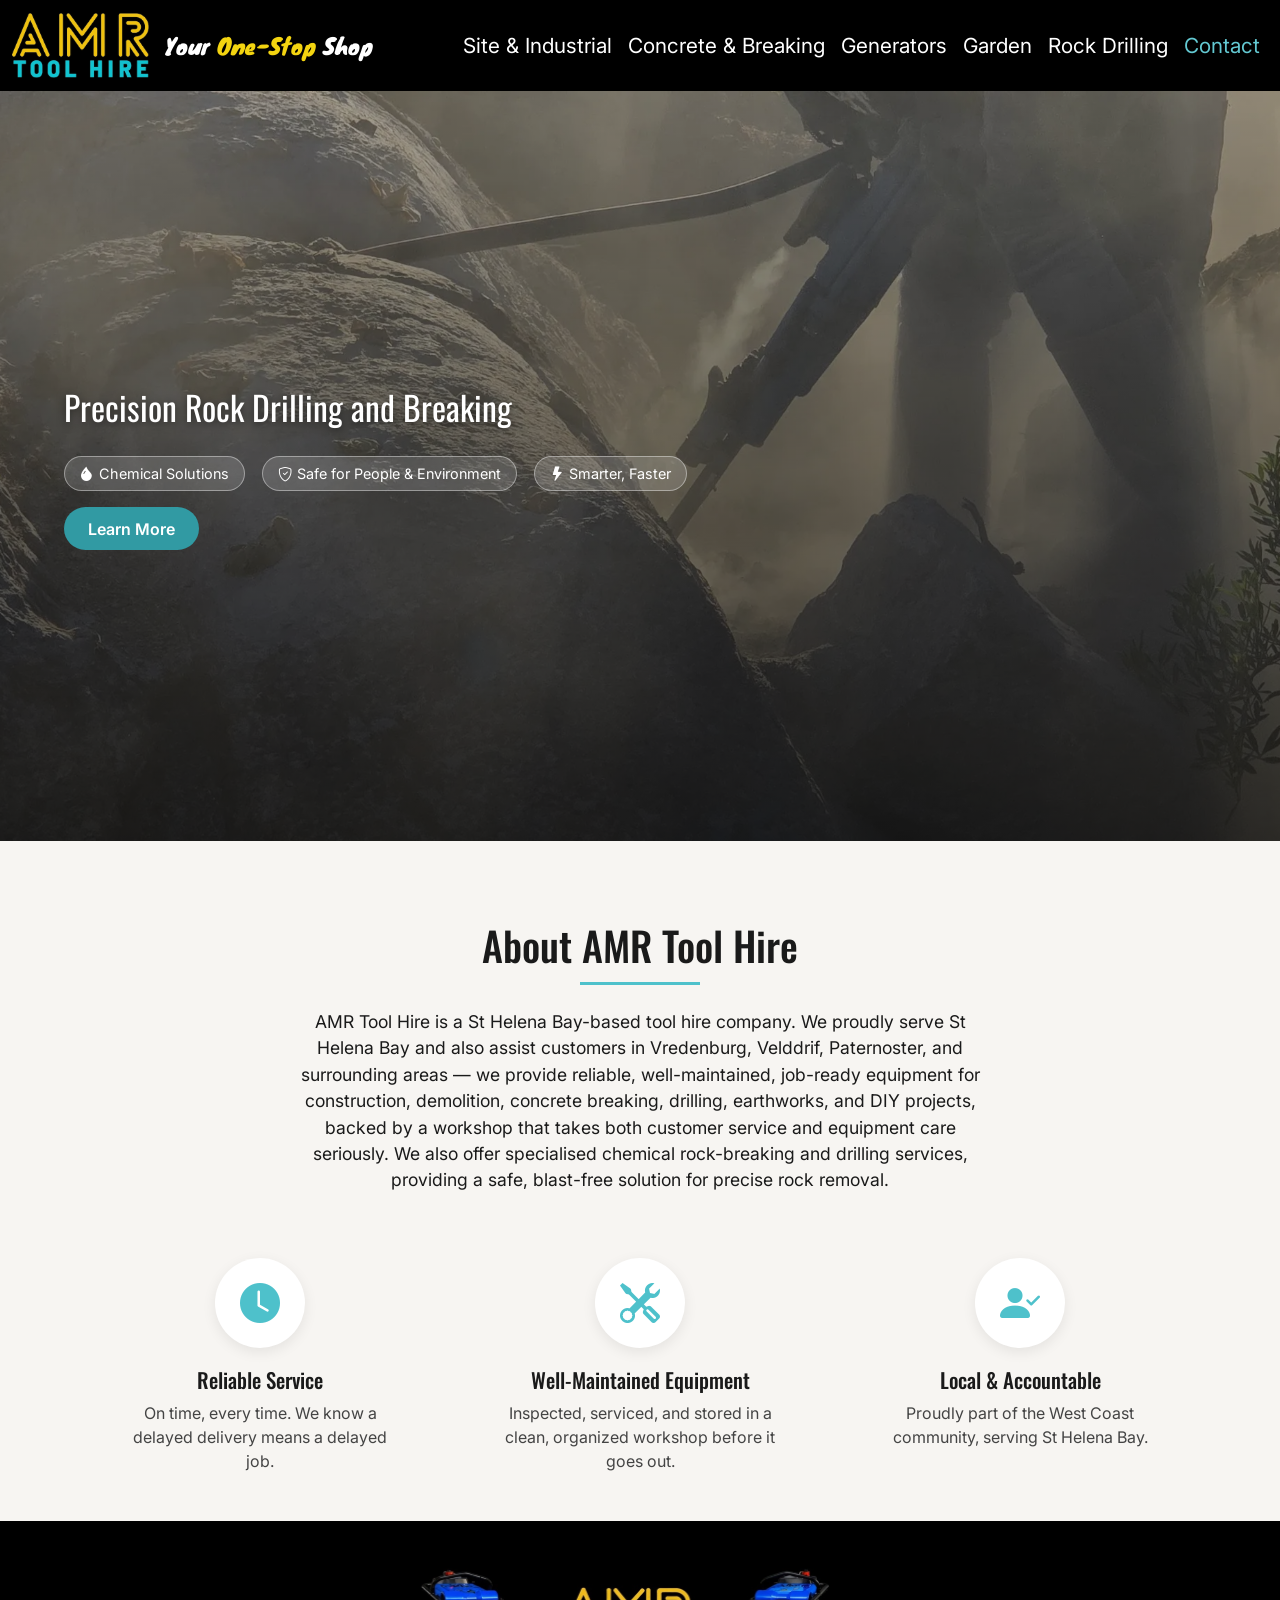
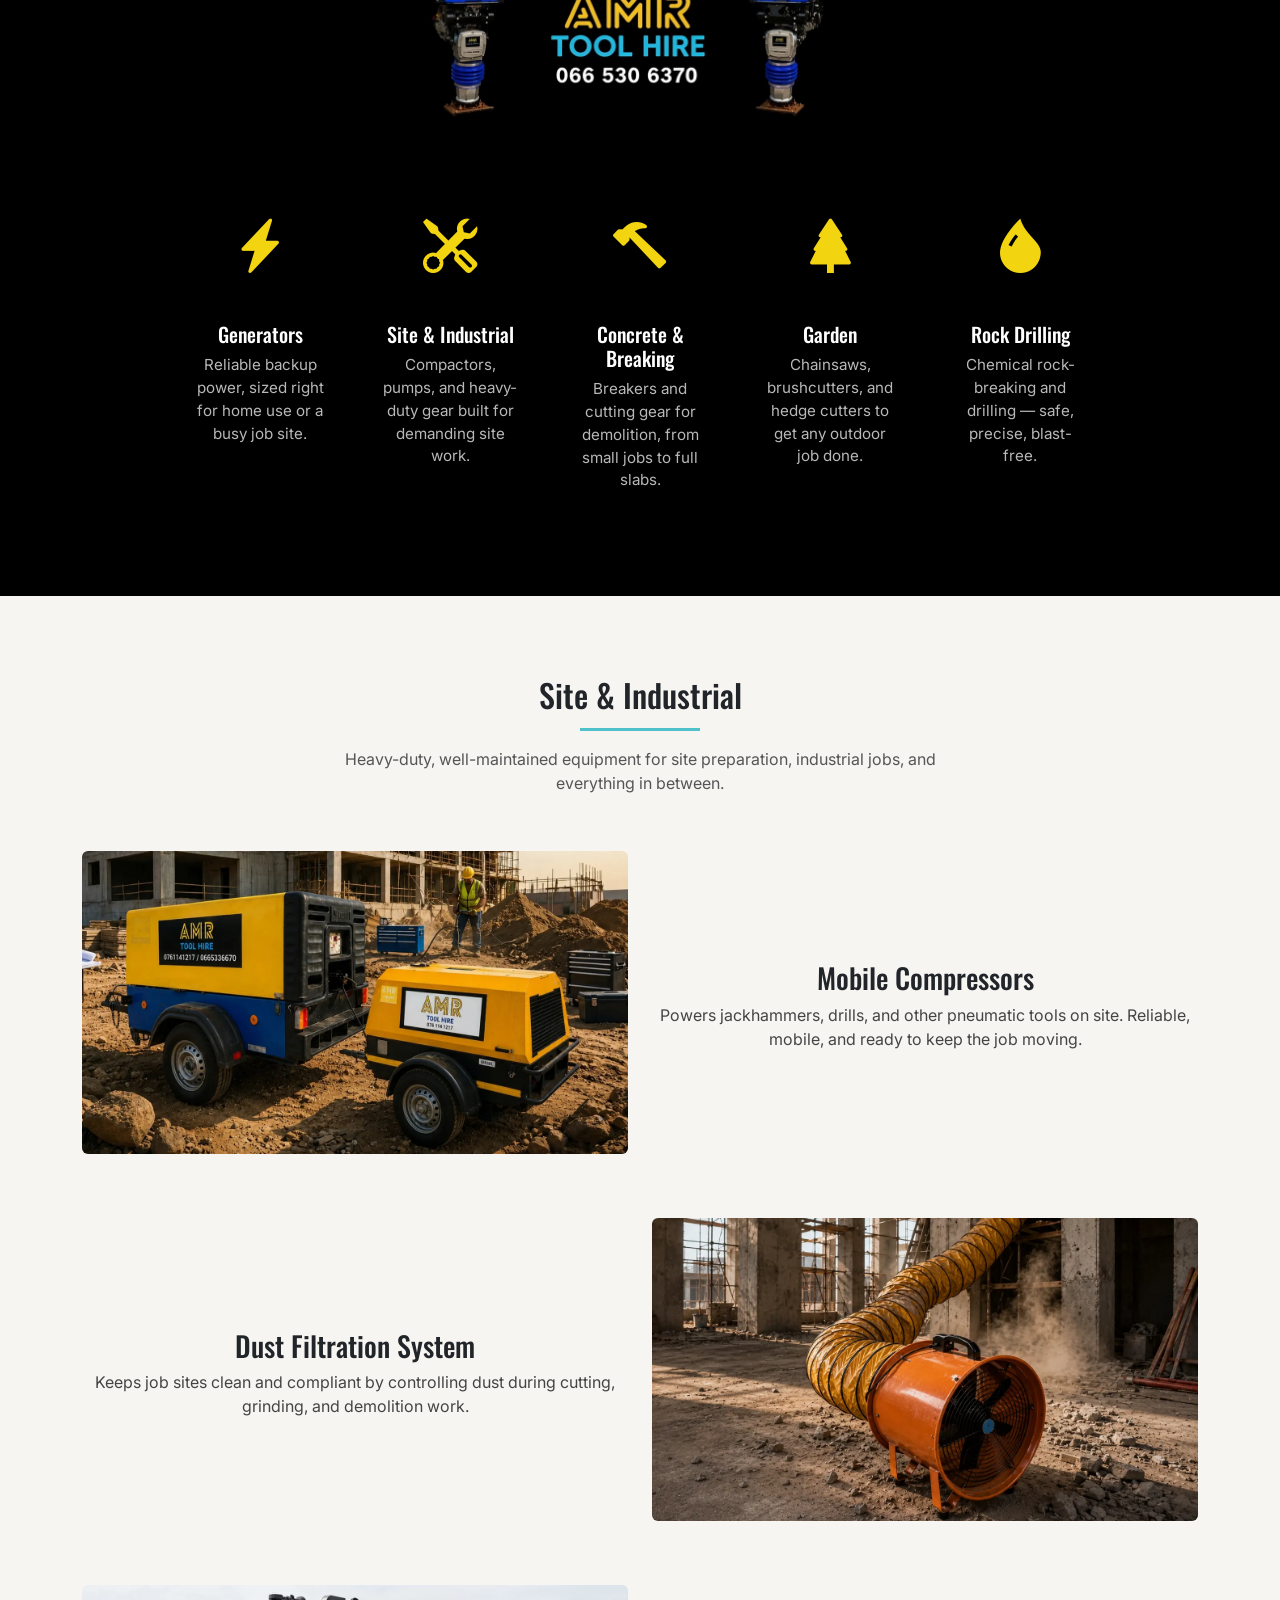
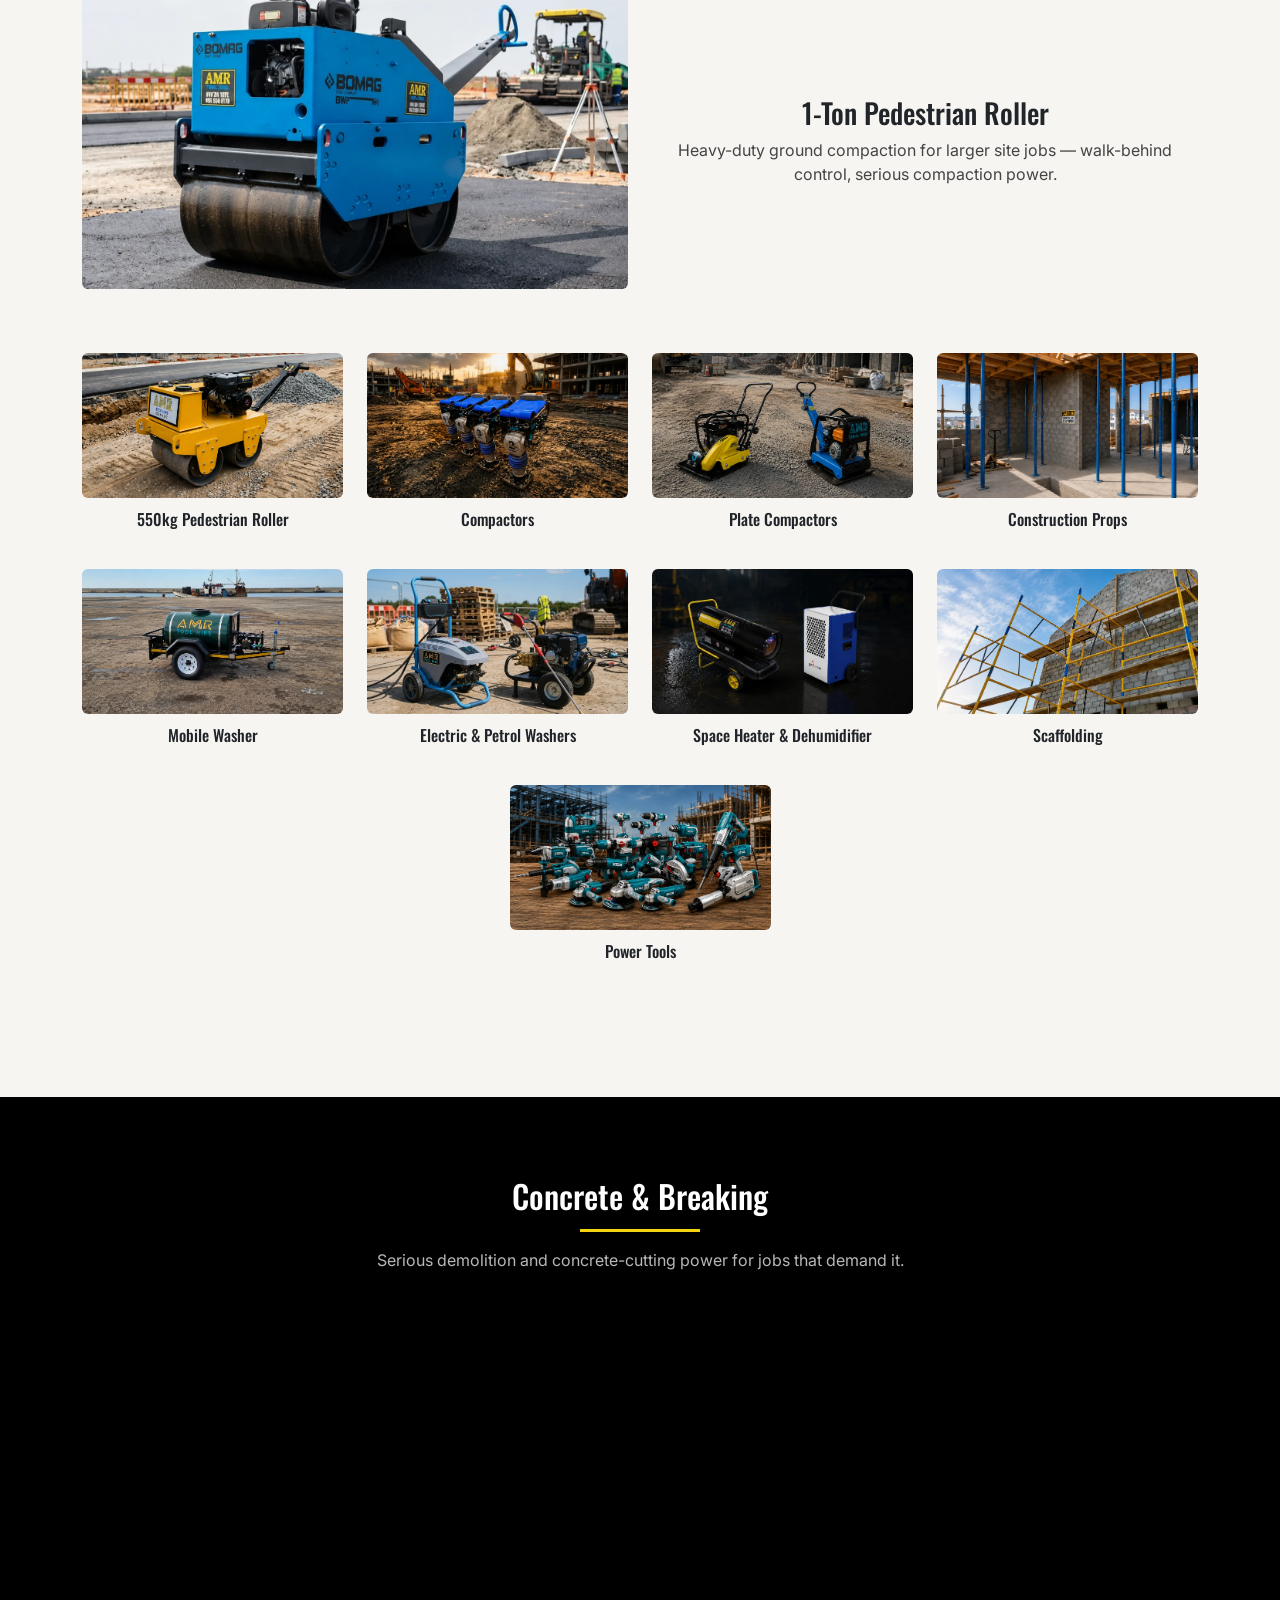
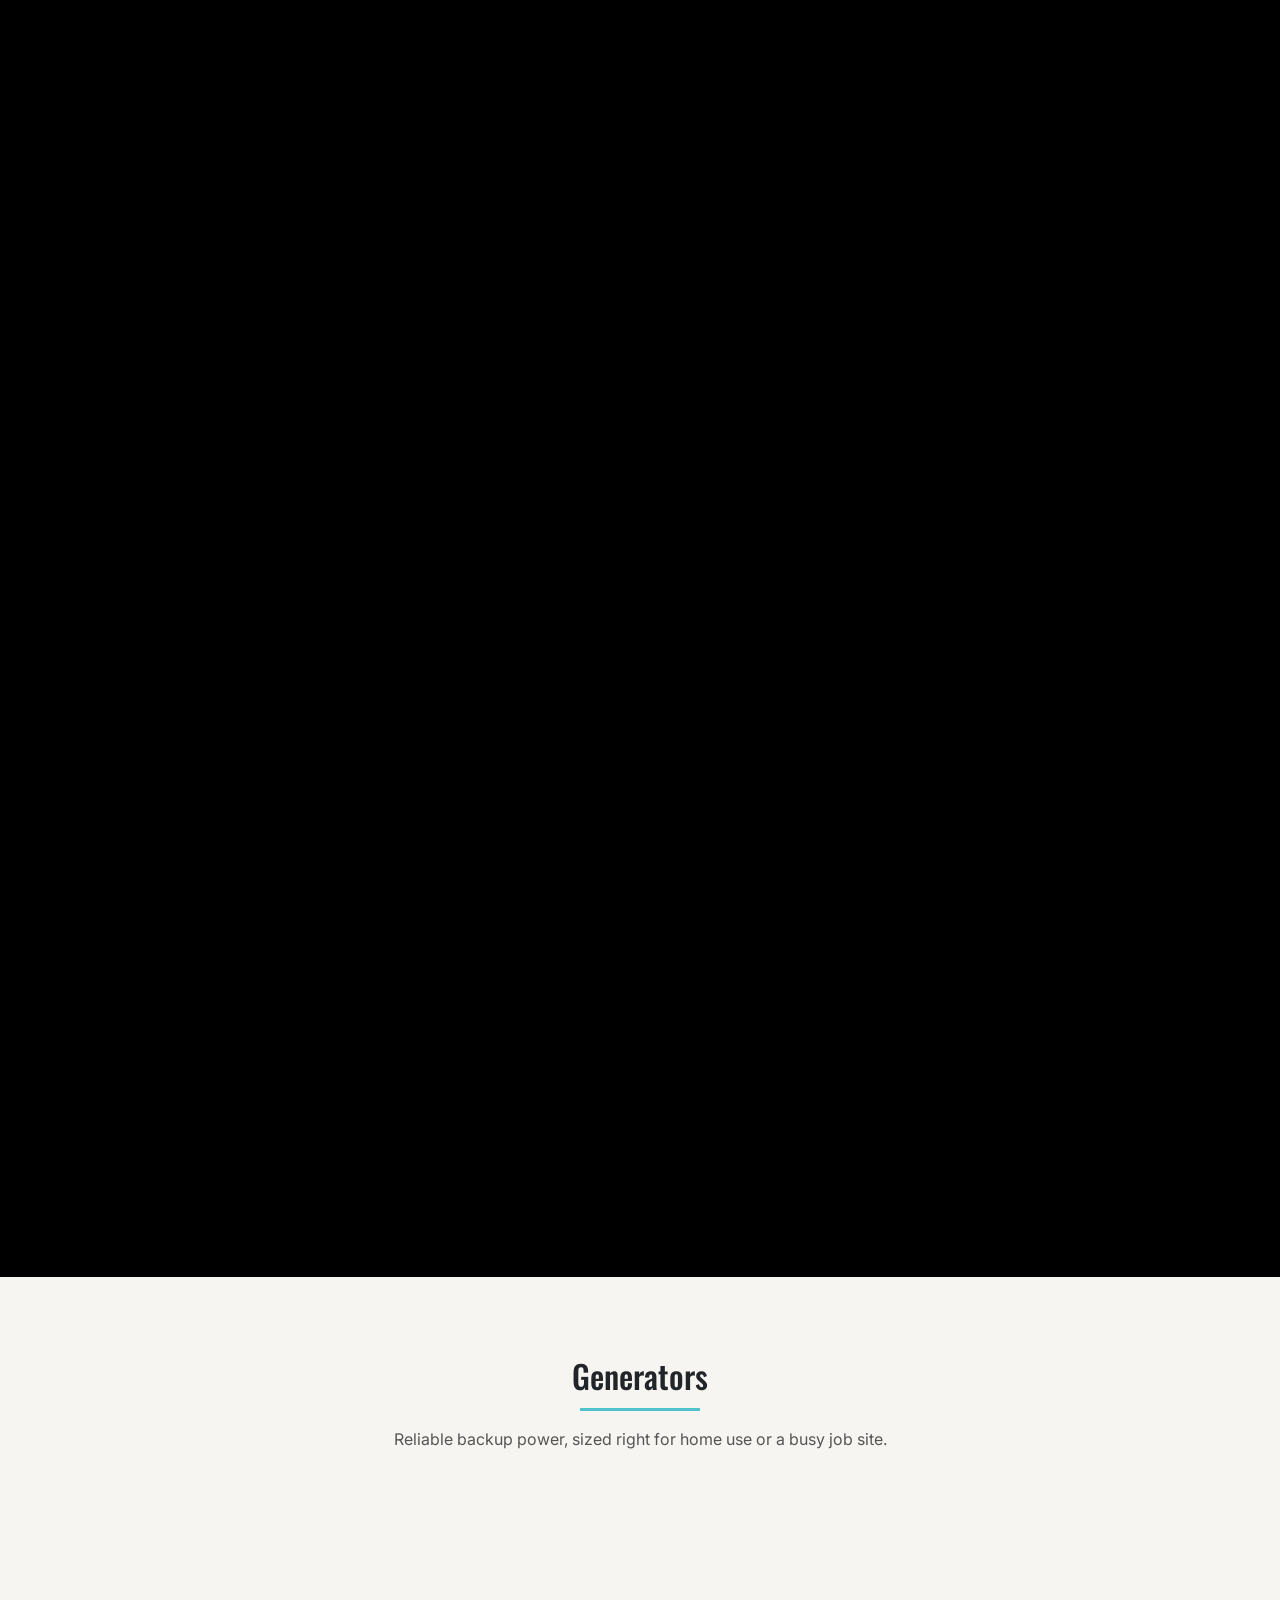
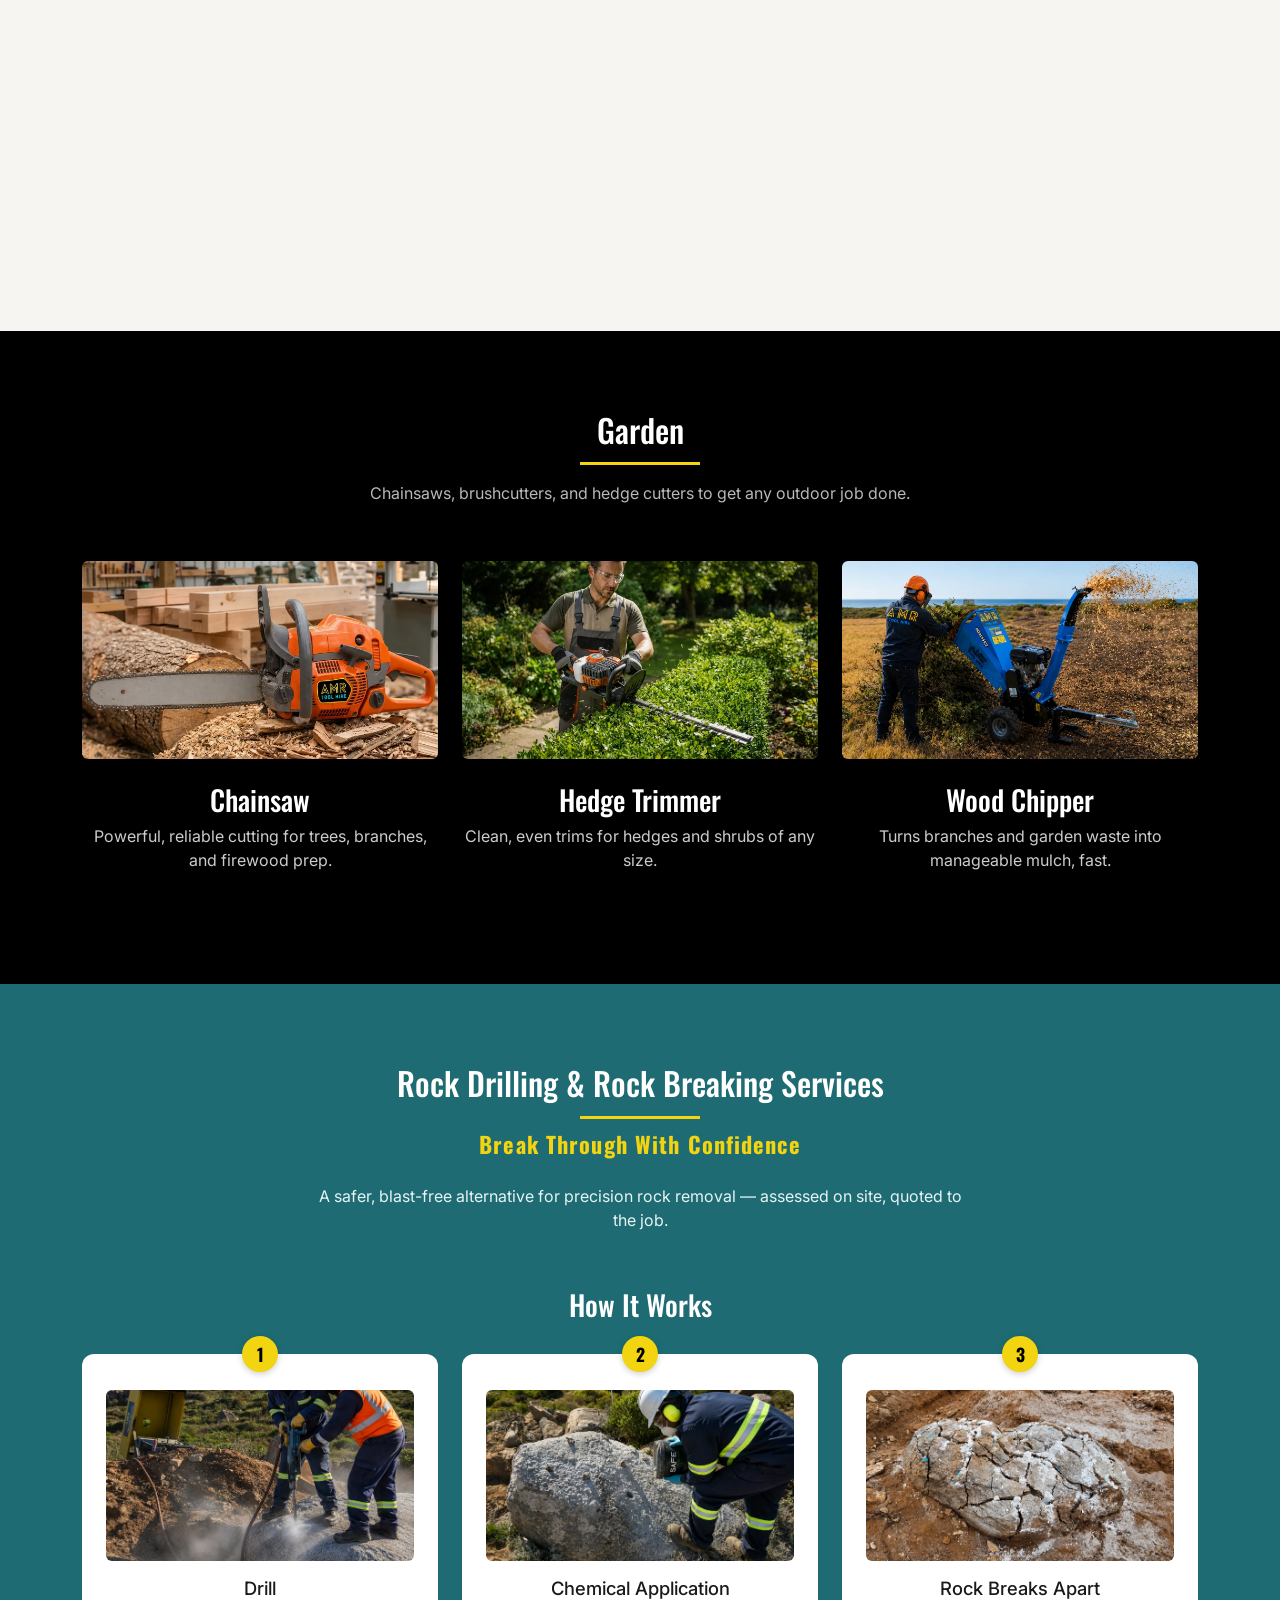
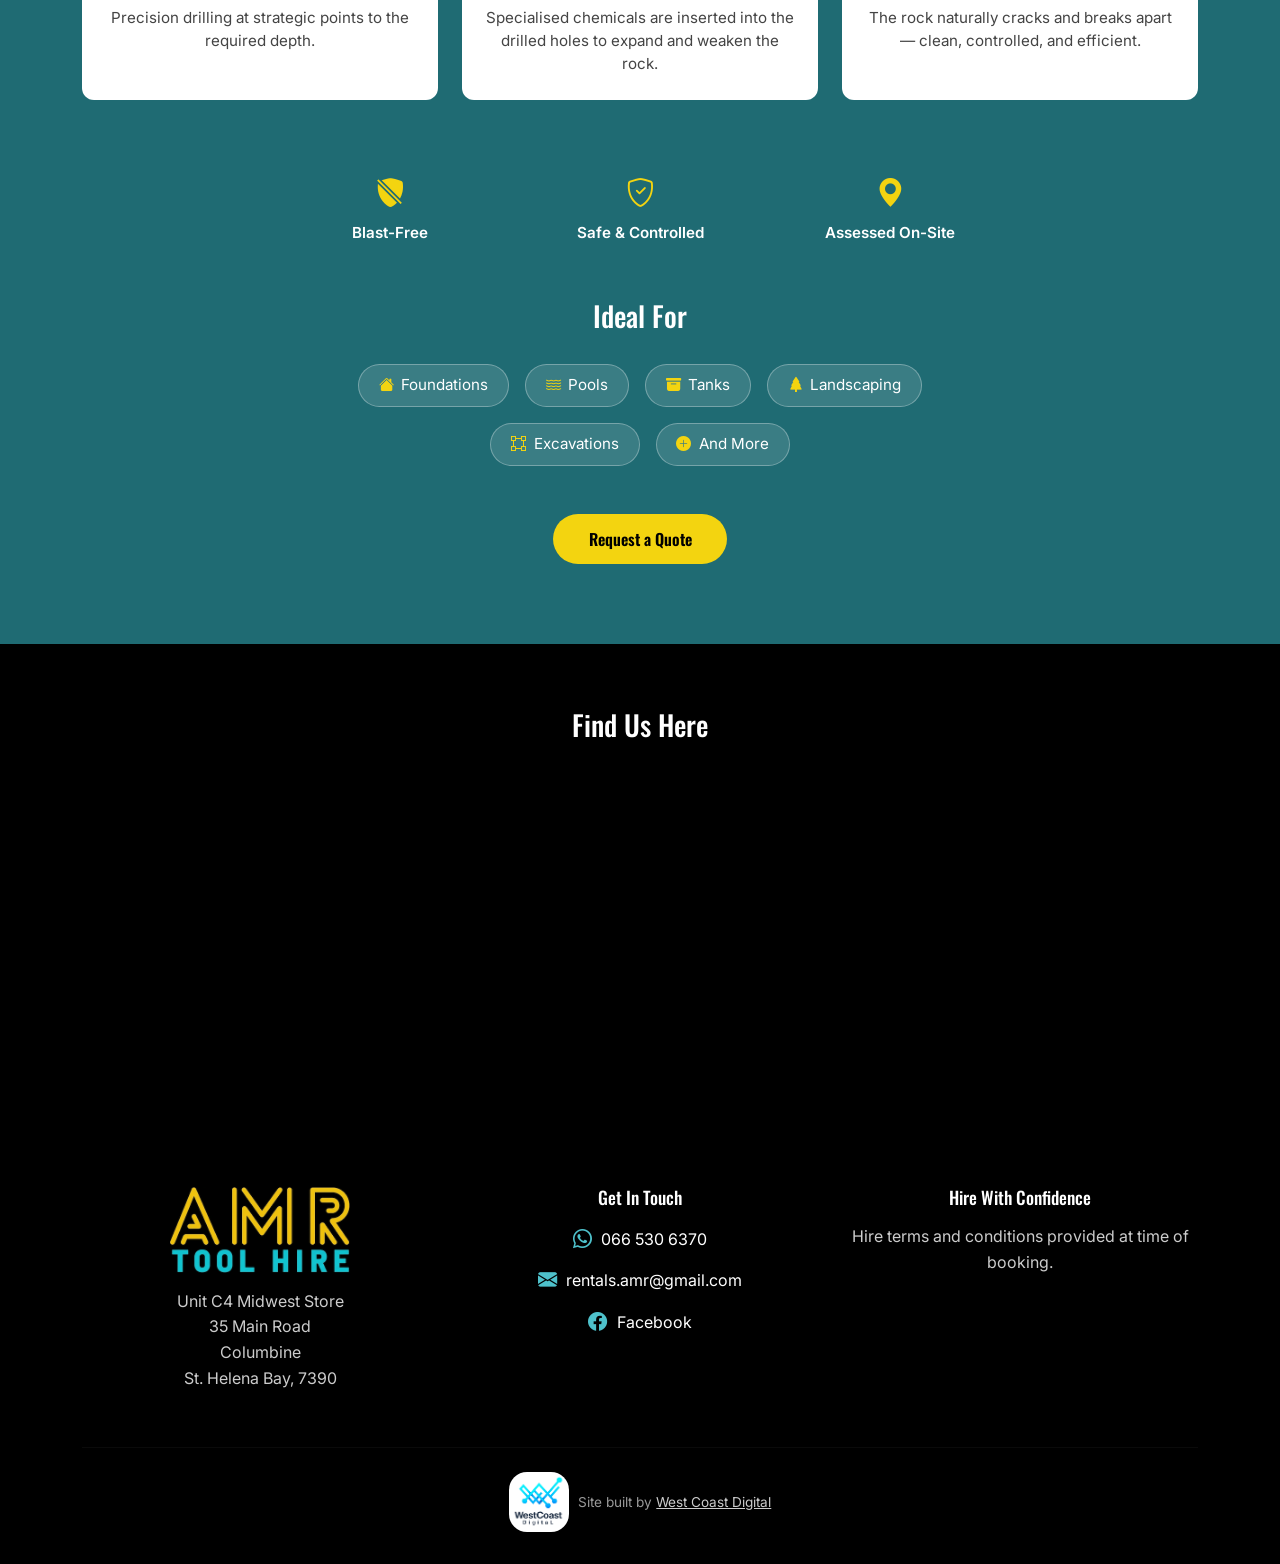
==== commit ffbac082: "SEO fixes: name consistency, favicon fallback, nav bug, sitemap - Standardize "AMR Toolhire" to "AMR" ====
--- a/index.html
+++ b/index.html
@@ -5,9 +5,9 @@
     <meta name="viewport" content="width=device-width, initial-scale=1.0">
     <title>AMR Tool Hire | Your One-Stop Shop - St Helena Bay</title>
 
-    <meta name="description" content="AMR Toolhire — tool and equipment hire in St Helena Bay, Vredenburg, Velddrif & Paternoster. Site equipment, concrete breaking, generators, garden tools, and chemical rock drilling.">
-
-<meta property="og:title" content="AMR Toolhire — Tool & Equipment Hire, St Helena Bay">
+    <meta name="description" content="AMR Tool Hire — tool and equipment hire in St Helena Bay, Vredenburg, Velddrif & Paternoster. Site equipment, concrete breaking, generators, garden tools, and chemical rock drilling.">
+
+<meta property="og:title" content="AMR Tool Hire — Tool & Equipment Hire, St Helena Bay">
 <meta property="og:description" content="Well-maintained equipment for site work, concrete breaking, generators, garden tools, and rock drilling. Serving the West Coast.">
 <meta property="og:type" content="website">
 <meta property="og:url" content="https://www.amrtoolhire.co.za/">
@@ -15,6 +15,7 @@
 <meta name="twitter:card" content="summary_large_image">
 
 <link rel="icon" type="image/webp" href="images/favicon.webp">
+<link rel="icon" type="image/png" href="images/favicon.png">
 <link rel="preconnect" href="https://fonts.googleapis.com">
 <link rel="preconnect" href="https://fonts.gstatic.com" crossorigin>
 <link href="https://fonts.googleapis.com/css2?family=Knewave&family=Oswald:wght@500;700&family=Inter:wght@400;500;600&display=swap" rel="stylesheet">
@@ -31,7 +32,7 @@
 
   <nav class="navbar navbar-expand-xl">
   <div class="container-fluid">
-    <a class="navbar-brand" href="#about"><img src="images/logo.webp" alt="AMR Toolhire Logo" id="logo" width="240" height="65"></a>
+    <a class="navbar-brand" href="#about"><img src="images/logo.webp" alt="AMR Tool Hire Logo" id="logo" width="240" height="65"></a>
 
    <span class="navbar-slogan d-none d-xl-block">Your <span class="slogan-accent">One-Stop</span> Shop</span>
 
@@ -68,7 +69,7 @@
 
       <!-- Slide 1: Fleet -->
       <div class="carousel-item active">
-        <img src="images/fleet.webp" class="d-block w-100" alt="AMR Toolhire equipment fleet ready for delivery in St Helena Bay">
+        <img src="images/fleet.webp" class="d-block w-100" alt="AMR Tool Hire equipment fleet ready for delivery in St Helena Bay">
         <div class="hero-content">
           <p class="hero-content-h1">Ready When You Are</p>
           <div class="hero-badges">
@@ -113,7 +114,7 @@
 
  <section id="about" class="about-section" aria-labelledby="about-heading">
   <div class="container">
-    <h1 id="about-heading">About AMR Toolhire</h1>
+    <h1 id="about-heading">About AMR Tool Hire</h1>
     <p class="about-intro">
      AMR Tool Hire is a St Helena Bay-based tool hire company. We proudly serve
      St Helena Bay and also assist customers in Vredenburg, Velddrif, Paternoster,
@@ -149,7 +150,7 @@
        class="divider-img img-fluid" 
        width="2576" 
        height="400" 
-       alt="AMR Toolhire logo with compactor equipment and contact number on either side, St Helena Bay tool hire">
+       alt="AMR Tool Hire logo with compactor equipment and contact number on either side, St Helena Bay tool hire">
 </div>
 
   <!-- equipment teaser -->
@@ -451,7 +452,7 @@
 
 <footer id="contact" aria-labelledby="contact-heading" class="site-footer text-center">
   <div class="container">
-    <h2 id="contact-heading" class="visually-hidden">Contact AMR Toolhire</h2>
+    <h2 id="contact-heading" class="visually-hidden">Contact AMR Tool Hire</h2>
 
     <h3 class="footer-map-heading">Find Us Here</h3>
     <div class="footer-map mx-auto">
@@ -463,13 +464,13 @@
     allowfullscreen=""
     loading="lazy"
     referrerpolicy="strict-origin-when-cross-origin"
-    title="Map showing AMR Toolhire location, Columbine, St Helena Bay">
+    title="Map showing AMR Tool Hire location, Columbine, St Helena Bay">
   </iframe>
     </div>
 
     <div class="row footer-main gy-4 justify-content-center mt-5">
       <div class="col-md-4 footer-col">
-        <img src="images/logo.webp" alt="AMR Toolhire logo" width="180" height="80" class="footer-logo" loading="lazy">
+        <img src="images/logo.webp" alt="AMR Tool Hire logo" width="180" height="80" class="footer-logo" loading="lazy">
         <p>Unit C4 Midwest Store<br>
            35 Main Road<br>
            Columbine<br>
--- a/styles.css
+++ b/styles.css
@@ -110,6 +110,12 @@
 .nav-link.active::after {
   width: 80%;
   left: 10%;
+}
+
+/* Fixes stuck link color: Bootstrap applies hover color on :focus too,
+   and focus lingers after a click. Reset it unless hovering or active. */
+.nav-link:focus:not(:hover):not(.active) {
+  color: #ffffff;
 }
 
 /* Offcanvas-specific nav overrides (larger, centered, touch-friendly) */
